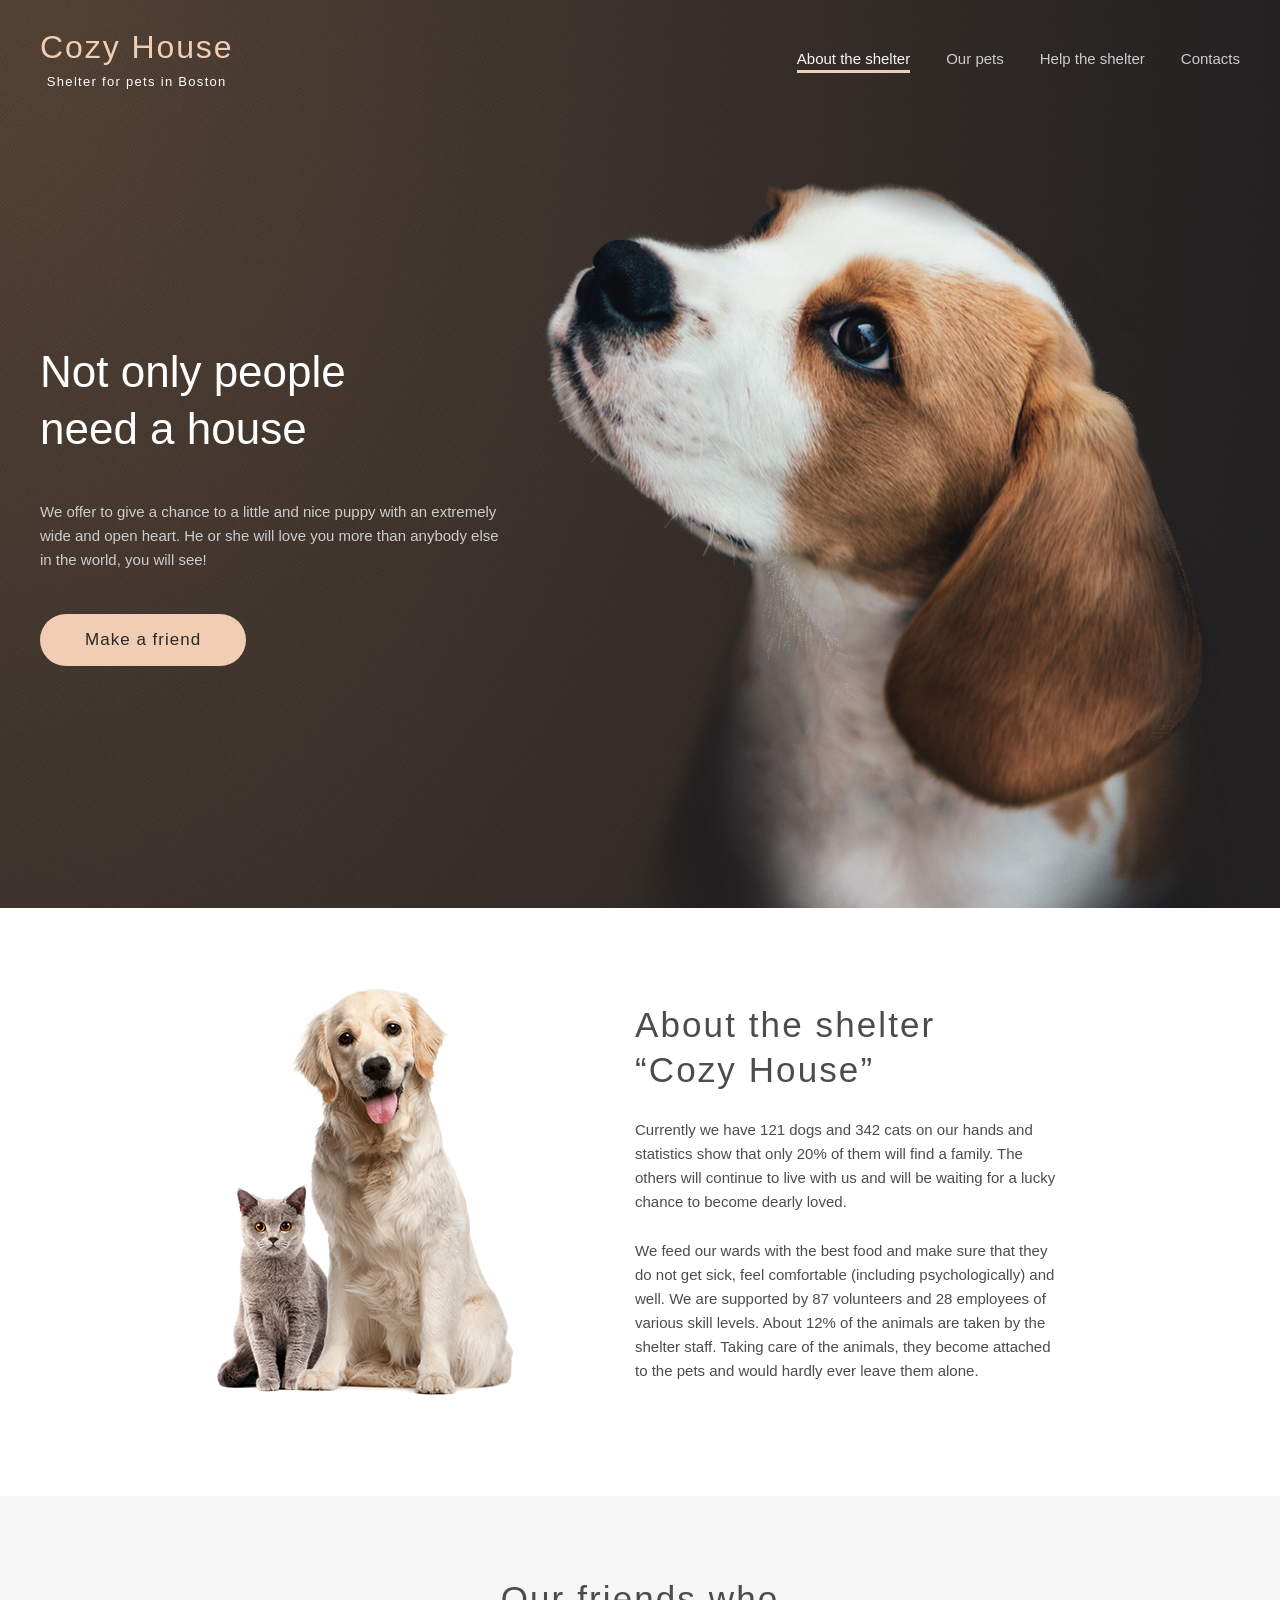
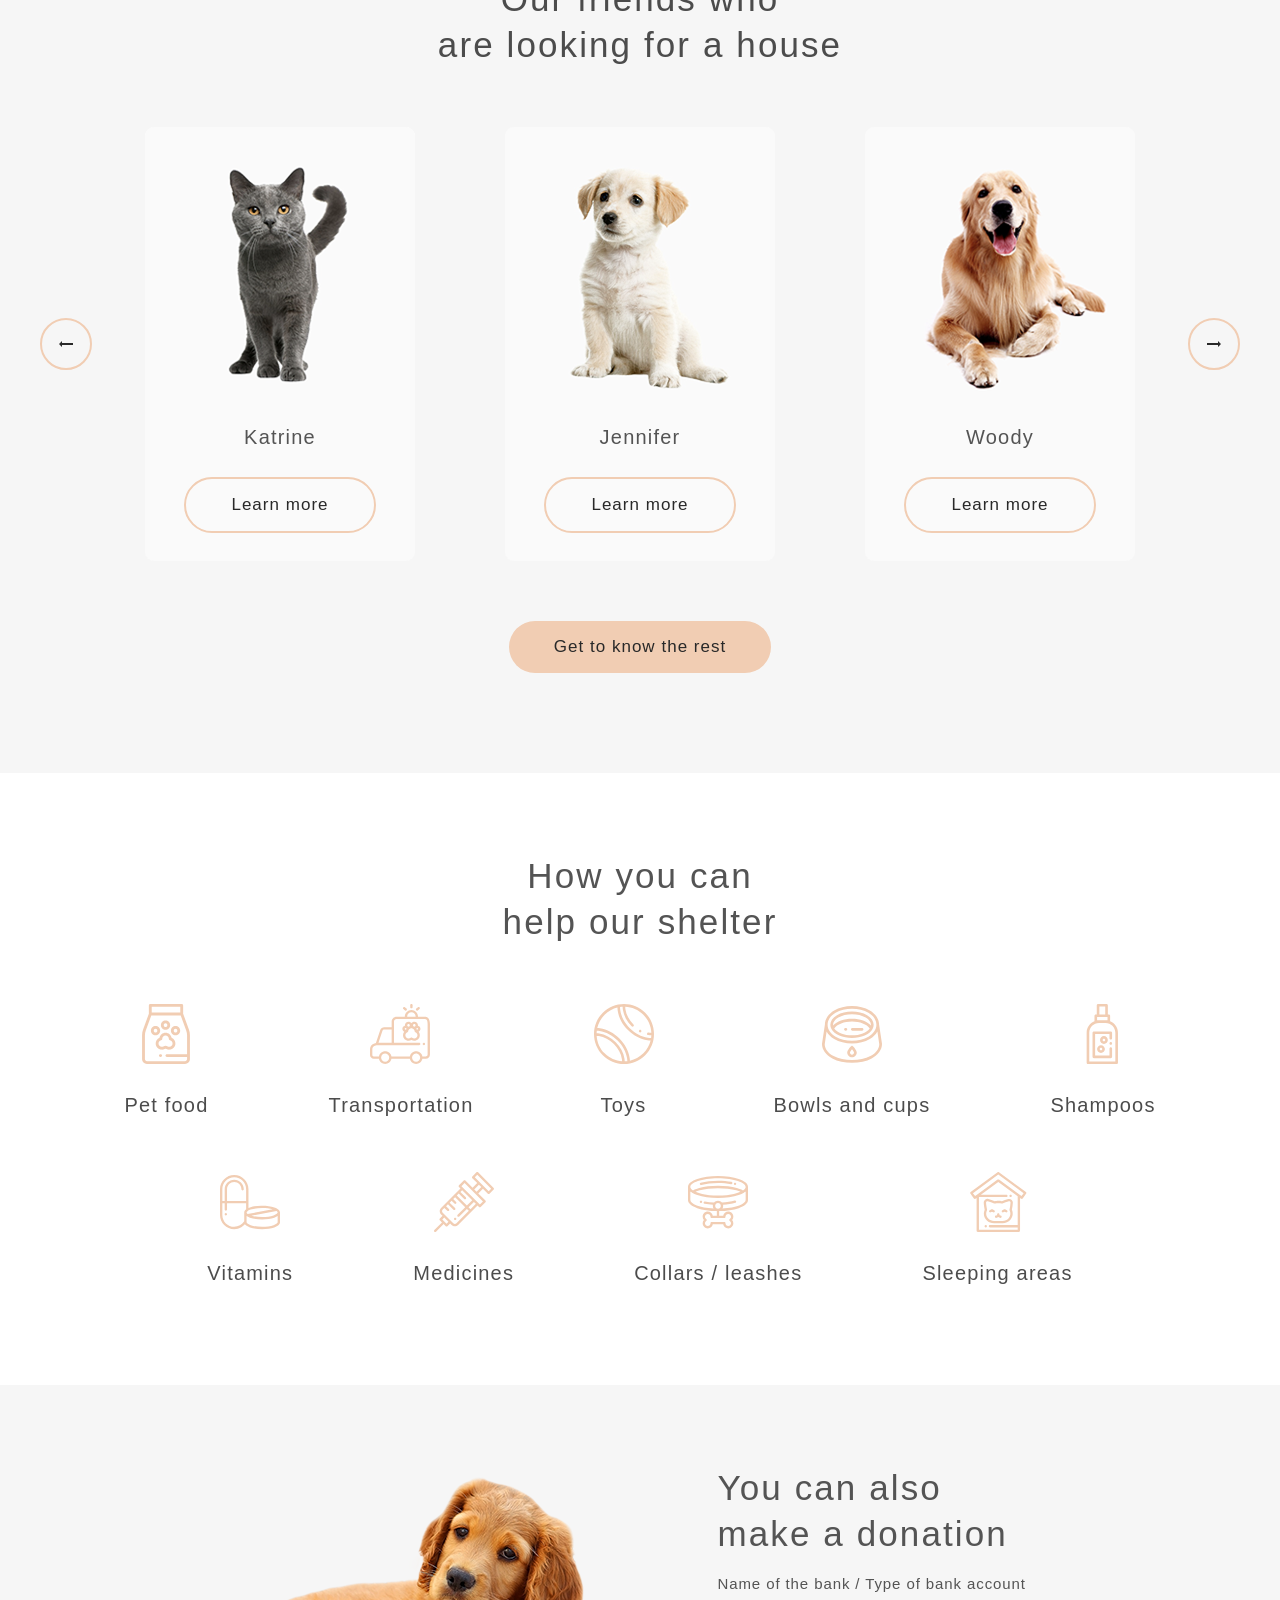
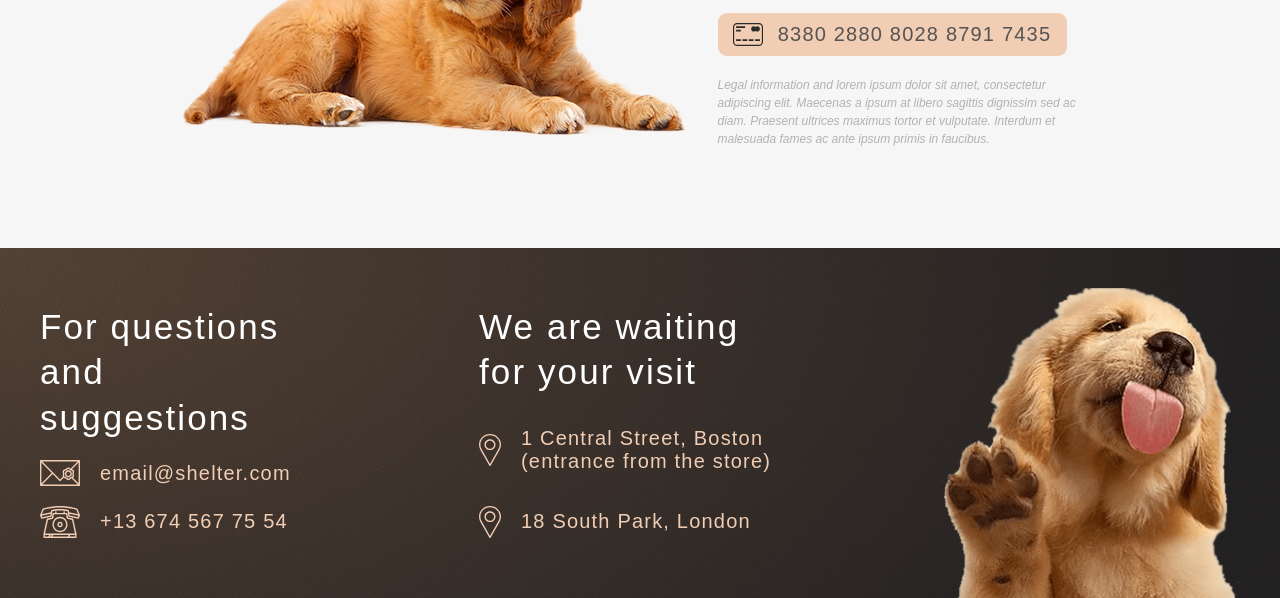
==== shelter/index.html @ c340cb4c "feat: add links" ====
<!DOCTYPE html>
<html lang="en">

<head>
	<meta charset="UTF-8">
	<meta name="viewport" content="width=device-width, initial-scale=1.0">
	<title>RSShelter</title>
	<link rel="shortcut icon" href="./images/favicon.png" type="image/x-icon">
	<link rel="stylesheet" href="./style/clean.css">
	<link rel="stylesheet" href="./style/full.css">
	<link rel="stylesheet" href="./style/bg-wrappers.css">
	<link rel="stylesheet" href="./style/header.css">
	<link rel="stylesheet" href="./style/not-only.css">
	<link rel="stylesheet" href="./style/about.css">
	<link rel="stylesheet" href="./style/our-friends.css">
	<link rel="stylesheet" href="./style/pet-cards.css">
	<link rel="stylesheet" href="./style/help.css">
	<link rel="stylesheet" href="./style/donation.css">
	<link rel="stylesheet" href="./style/footer.css">
</head>

<body>
	<div class="bg-wrapper">
		<header class="header">
			<a href="#" class="logo" onclick="event.preventDefault();">
				<h1 class="logo__title">Cozy House</h1>
				<span class="logo__subtitle">Shelter for pets in Boston</span>
			</a>
			<nav class="nav">
				<ul class="nav__list">
					<li class="nav__item"><a href="#" class="nav__link active_link paragraph-l"
							onclick="event.preventDefault();">About the shelter</a></li>
					<li class="nav__item"><a href="#" class="nav__link paragraph-l">Our pets</a></li>
					<li class="nav__item"><a href="#help" class="nav__link paragraph-l">Help the shelter</a></li>
					<li class="nav__item"><a href="#footer" class="nav__link paragraph-l">Contacts</a></li>
				</ul>
			</nav>
		</header>
		<section class="not-only">
			<div class="non__content">
				<h2 class="non__title">Not only people need a house</h2>
				<p class="paragraph-l non__text">We offer to give a chance to a little and nice puppy with an extremely wide and
					open heart. He or she will love you more than anybody else in the world, you will see!</p>
				<a href="#of" class="non__btn btn-bg">Make a friend</a>
			</div>
			<img src="./images/not-only-dog.png" alt="Funny puppy" class="non__image">
		</section>
	</div>
	<div class="bg-wrapper">
		<section class="about">
			<img src="./images/about-pets.png" alt="Cat and dog" class="about__image">
			<div class="about__content">
				<h3 class="about__content_title header-3">About the shelter “Cozy House”</h3>
				<p class="about__content_text paragraph-l">Currently we have 121 dogs and 342 cats on our hands and statistics
					show that only 20% of them will find a family. The others will continue to live with us and will be waiting
					for a lucky chance to become dearly loved.</p>
				<p class="about__content_text paragraph-l">We feed our wards with the best food and make sure that they do not
					get sick, feel comfortable (including psychologically) and well. We are supported by 87 volunteers and 28
					employees of various skill levels. About 12% of the animals are taken by the shelter staff. Taking care of the
					animals, they become attached to the pets and would hardly ever leave them alone.</p>
			</div>
		</section>
	</div>
	<div class="bg-wrapper">
		<section class="our-friends" id="of">
			<h3 class="of__title header-3">Our friends who<br>are looking for a house</h3>
			<div class="of__slider">
				<div class="of__slider__arrow arrow_prev pagination">
					<svg width="14" height="6" viewBox="0 0 14 6" fill="none" xmlns="http://www.w3.org/2000/svg">
						<path d="M14 2V4H3V6L0 3L3 0V2H14Z" fill="#292929" />
					</svg>
				</div>
				<div class="of__slider__content_wrapper">
					<div class="of__slider__content">
						<div class="of__slider__item pet-card">
							<img src="./images/pets/katrine.png" alt="Katrine" class="of__slider__item_image">
							<span class="of__slider__item_name pet-card_name">Katrine</span>
							<div class="of__slider__item_btn btn-border">Learn more</div>
						</div>
						<div class="of__slider__item pet-card">
							<img src="./images/pets/jennifer.png" alt="Jennifer" class="of__slider__item_image">
							<span class="of__slider__item_name pet-card_name">Jennifer</span>
							<div class="of__slider__item_btn btn-border">Learn more</div>
						</div>
						<div class="of__slider__item pet-card">
							<img src="./images/pets/woody.png" alt="Woody" class="of__slider__item_image">
							<span class="of__slider__item_name pet-card_name">Woody</span>
							<div class="of__slider__item_btn btn-border">Learn more</div>
						</div>
					</div>
				</div>
				<div class="of__slider__arrow arrow_next pagination">
					<svg width="14" height="6" viewBox="0 0 14 6" fill="none" xmlns="http://www.w3.org/2000/svg">
						<path d="M0 4V2L11 2V0L14 3L11 6V4L0 4Z" fill="#292929" />
					</svg>
				</div>
			</div>
			<a href="#!" class="non__btn btn-bg">Get to know the rest</a>
		</section>
	</div>
	<div class="bg-wrapper">
		<section class="help" id="help">
			<h3 class="help__title header-3">How you can help our shelter</h3>
			<ul class="help__items">
				<li class="help__item">
					<img src="./images/help-icons/icon-pet-food.svg" alt="icon-pet-food" class="help__item_image">
					<span class="help__item_text header-4">Pet food</span>
				</li>
				<li class="help__item">
					<img src="./images/help-icons/icon-transportation.svg" alt="icon-transportation" class="help__item_image">
					<span class="help__item_text header-4">Transportation</span>
				</li>
				<li class="help__item">
					<img src="./images/help-icons/icon-toys.svg" alt="icon-toys" class="help__item_image">
					<span class="help__item_text header-4">Toys</span>
				</li>
				<li class="help__item">
					<img src="./images/help-icons/icon-bowls-and-cups.svg" alt="icon-bowls-and-cups" class="help__item_image">
					<span class="help__item_text header-4">Bowls and cups</span>
				</li>
				<li class="help__item">
					<img src="./images/help-icons/icon-shampoos.svg" alt="icon-shampoos" class="help__item_image">
					<span class="help__item_text header-4">Shampoos</span>
				</li>
				<li class="help__item">
					<img src="./images/help-icons/icon-vitamins.svg" alt="icon-vitamins" class="help__item_image">
					<span class="help__item_text header-4">Vitamins</span>
				</li>
				<li class="help__item">
					<img src="./images/help-icons/icon-medicines.svg" alt="icon-medicines" class="help__item_image">
					<span class="help__item_text header-4">Medicines</span>
				</li>
				<li class="help__item">
					<img src="./images/help-icons/icon-collars-leashes.svg" alt="icon-collars-leashes" class="help__item_image">
					<span class="help__item_text header-4">Collars / leashes</span>
				</li>
				<li class="help__item">
					<img src="./images/help-icons/icon-sleeping-area.svg" alt="icon-sleeping-area.svg" class="help__item_image">
					<span class="help__item_text header-4">Sleeping areas</span>
				</li>
			</ul>
		</section>
	</div>
	<div class="bg-wrapper">
		<section class="donation">
			<img src="./images/donation-dog.png" alt="Pretty dog" class="donation__image">
			<div class="donation__content">
				<h4 class="donation__title header-3">You can also make a donation</h4>
				<p class="donation__info header-5">Name of the bank / Type of bank account</p>
				<a href="#" class="donation__card" onclick="event.preventDefault();">
					<svg width="30" height="23" viewBox="0 0 30 23" fill="none" xmlns="http://www.w3.org/2000/svg">
						<path
							d="M25.9815 23H4.01915C1.80285 23 0 21.2046 0 19.0001V3.9999C0 1.79421 1.80285 0 4.01915 0H25.9808C28.196 0 30 1.79421 30 3.9999V19.0001C30.0006 21.2052 28.1972 23 25.9815 23ZM4.01915 1.14285C2.43563 1.14285 1.14836 2.42396 1.14836 3.9999V19.0001C1.14836 20.5755 2.43563 21.8571 4.01915 21.8571H25.9808C27.5638 21.8571 28.8516 20.5755 28.8516 19.0001V3.9999C28.8516 2.42396 27.5638 1.14285 25.9808 1.14285H4.01915ZM20.7037 3.35993C22.1363 3.35993 23.2977 4.51532 23.2977 5.94153C23.2977 7.36774 22.1368 8.52376 20.7037 8.52376C19.2706 8.52376 18.1097 7.36783 18.1097 5.94153C18.1097 4.51523 19.2712 3.35993 20.7037 3.35993ZM24.3204 3.35993C25.7529 3.35993 26.9151 4.51532 26.9151 5.94153C26.9151 7.36774 25.7536 8.52376 24.3204 8.52376C22.8873 8.52376 21.7264 7.36783 21.7264 5.94153C21.7264 4.51523 22.8879 3.35993 24.3204 3.35993ZM3.0861 16.3339H7.8683V18.0481H3.0861V16.3339ZM9.43467 16.3339H14.2175V18.0481H9.43467V16.3339ZM15.782 16.3339H20.5659V18.0481H15.782V16.3339ZM22.1305 16.3339H26.9144V18.0481H22.1305V16.3339ZM3.0861 3.36046H12.1263V5.07474H3.0861V3.36046ZM3.0861 6.76208H7.86946V8.47637H3.0861V6.76208Z"
							fill="#292929" />
					</svg>
					<span class="donation__number header-4">8380 2880 8028 8791 7435</span>
				</a>
				<p class="donation__description paragraph-s">Legal information and lorem ipsum dolor sit amet, consectetur
					adipiscing elit. Maecenas a ipsum at libero sagittis dignissim sed ac diam. Praesent ultrices maximus tortor
					et vulputate. Interdum et malesuada fames ac ante ipsum primis in faucibus.</p>
			</div>
		</section>
	</div>
	<div class="bg-wrapper">
		<footer class="footer" id="footer">
			<div class="footer__content">
				<div class="footer__contacts footer__content_item__container">
					<p class="footer__contacts_title header-3 footer__title">For questions and suggestions</p>
					<a href="mailto:email@shelter.com" class="footer__email_wrapper footer__contact_wrapper">
						<svg width="40" height="26" viewBox="0 0 40 26" fill="none" xmlns="http://www.w3.org/2000/svg">
							<path
								d="M39.315 0H0.684964C0.5033 0 0.329077 0.0732456 0.200621 0.203625C0.0721657 0.334003 0 0.510836 0 0.695219V25.3048C0 25.4892 0.0721657 25.666 0.200621 25.7964C0.329077 25.9268 0.5033 26 0.684964 26H39.315C39.4967 26 39.6709 25.9268 39.7994 25.7964C39.9278 25.666 40 25.4892 40 25.3048V0.695219C40 0.510836 39.9278 0.334003 39.7994 0.203625C39.6709 0.0732456 39.4967 0 39.315 0ZM32.5774 15.0331C32.6846 15.5259 32.7954 16.0355 32.6513 16.2882C32.4966 16.5596 31.9966 16.7173 31.5131 16.8699C31.1316 16.9902 30.7373 17.1147 30.3857 17.3212C30.0461 17.5206 29.7523 17.8001 29.4683 18.0704C29.0772 18.4426 28.7079 18.794 28.374 18.794C28.04 18.794 27.6706 18.4425 27.2797 18.0704C26.9956 17.8001 26.7018 17.5205 26.3622 17.3212C26.0107 17.1147 25.6163 16.9903 25.2348 16.8699C24.7513 16.7173 24.2513 16.5596 24.0967 16.2882C23.9526 16.0355 24.0633 15.5259 24.1705 15.0331C24.2584 14.6285 24.3493 14.2103 24.3493 13.7821C24.3493 13.354 24.2584 12.9356 24.1705 12.5311C24.0633 12.0383 23.9526 11.5288 24.0967 11.2759C24.2513 11.0046 24.7513 10.8468 25.2348 10.6942C25.6163 10.5739 26.0107 10.4494 26.3622 10.243C26.7018 10.0435 26.9956 9.76403 27.2797 9.49373C27.6706 9.12165 28.04 8.77015 28.374 8.77015C28.7079 8.77015 29.0773 9.12165 29.4683 9.49373C29.7523 9.76403 30.0461 10.0435 30.3857 10.243C30.7373 10.4493 31.1316 10.5738 31.5131 10.6941C31.9966 10.8467 32.4966 11.0045 32.6512 11.2758C32.7954 11.5286 32.6846 12.0381 32.5774 12.5309C32.4895 12.9354 32.3986 13.3537 32.3986 13.7819C32.3986 14.2102 32.4895 14.6286 32.5774 15.0331ZM30.5975 8.66076C30.5345 8.60237 30.4705 8.54156 30.4053 8.47955C29.8904 7.98955 29.2497 7.3798 28.374 7.3798C27.4982 7.3798 26.8575 7.98955 26.3426 8.47955C26.1045 8.70609 25.8796 8.92013 25.6761 9.03961C25.4574 9.168 25.1518 9.26449 24.8281 9.36655C24.1276 9.58763 23.3336 9.8381 22.9109 10.5797C22.5001 11.3004 22.6768 12.1134 22.8328 12.8307C22.9081 13.1777 22.9794 13.5055 22.9794 13.7821C22.9794 14.0587 22.9081 14.3866 22.8328 14.7336C22.6975 15.3556 22.5473 16.0496 22.7775 16.693L19.9997 19.5464L2.32449 1.39044H37.6748L30.5975 8.66076ZM11.7007 13L1.36993 23.6116V2.38812L11.7007 13ZM12.6635 13.989L19.5124 21.0242C19.5761 21.0896 19.6519 21.1416 19.7356 21.177C19.8192 21.2125 19.9089 21.2308 19.9996 21.2308C20.0902 21.2308 20.18 21.2125 20.2636 21.177C20.3472 21.1416 20.4231 21.0896 20.4868 21.0242L23.6841 17.7398C24.044 17.9494 24.4495 18.0781 24.8281 18.1976C25.1518 18.2997 25.4575 18.3962 25.6761 18.5245C25.8796 18.644 26.1044 18.8581 26.3426 19.0846C26.8575 19.5746 27.4982 20.1844 28.374 20.1844C29.2496 20.1844 29.8904 19.5746 30.4053 19.0846C30.6434 18.858 30.8682 18.644 31.0718 18.5244C31.2043 18.4466 31.3691 18.3806 31.5502 18.3179L37.675 24.6094H2.32431L12.6635 13.989ZM32.9664 17.7946C33.3117 17.6108 33.6223 17.3612 33.8371 16.9846C34.2479 16.2639 34.0711 15.4508 33.9151 14.7336C33.8398 14.3866 33.7686 14.0587 33.7686 13.7821C33.7686 13.5055 33.8398 13.1777 33.9151 12.8307C34.0711 12.1134 34.2479 11.3005 33.837 10.5797C33.4142 9.8381 32.6203 9.58763 31.9197 9.36655L31.8559 9.34634L38.6301 2.38738V23.6122L32.9664 17.7946Z"
								fill="#F1CDB3" />
							<path
								d="M28.374 10.2424C26.451 10.2424 24.8865 11.8302 24.8865 13.782C24.8865 15.7337 26.451 17.3215 28.374 17.3215C30.297 17.3215 31.8614 15.7337 31.8614 13.782C31.8614 11.8302 30.2969 10.2424 28.374 10.2424ZM28.374 15.9311C27.2064 15.9311 26.2564 14.967 26.2564 13.782C26.2564 12.5969 27.2063 11.6328 28.374 11.6328C29.5416 11.6328 30.4915 12.5969 30.4915 13.782C30.4915 14.967 29.5415 15.9311 28.374 15.9311Z"
								fill="#F1CDB3" />
						</svg>
						<span class="header-4 footer__contact_text">email@shelter.com</span>
					</a>
					<a href="tel:+136745677554" class="footer__phone_wrapper footer__contact_wrapper">
						<svg width="40" height="32" viewBox="0 0 40 32" fill="none" xmlns="http://www.w3.org/2000/svg">
							<path
								d="M39.9461 8.89543L37.5102 2.9049C37.4685 2.80251 37.4043 2.71139 37.3226 2.63868C37.2408 2.56598 37.1437 2.51367 37.0389 2.48585L34.111 1.70799C25.5388 -0.569376 14.4609 -0.569281 5.88906 1.70799L2.96105 2.48585C2.85626 2.51367 2.75918 2.56598 2.67743 2.63868C2.59568 2.71139 2.53147 2.80251 2.48984 2.9049L0.0539764 8.89543C-0.0131281 9.06038 -0.0178273 9.24503 0.0407965 9.41333L1.01509 12.2089C1.07166 12.3713 1.18339 12.5075 1.32986 12.5925C1.47633 12.6775 1.64776 12.7056 1.8128 12.6717L11.0692 10.7747C11.2084 10.7462 11.3359 10.675 11.4348 10.5706C11.5337 10.4661 11.5993 10.3334 11.623 10.19L12.4245 5.32594C16.8365 4.18994 23.1635 4.18994 27.5753 5.32594L28.3769 10.19C28.4006 10.3335 28.4662 10.4663 28.5651 10.5707C28.664 10.6751 28.7915 10.7463 28.9307 10.7748L38.187 12.6718C38.3521 12.7056 38.5234 12.6774 38.6699 12.5924C38.8164 12.5075 38.9281 12.3714 38.9848 12.209L39.9592 9.41343C40.0178 9.2451 40.0131 9.06043 39.9461 8.89543ZM2.13193 11.1412L1.63183 9.70624L10.5973 7.78606L10.321 9.46295L2.13193 11.1412ZM11.6222 4.0568C11.4935 4.09314 11.3777 4.16636 11.2883 4.26784C11.1989 4.36933 11.1396 4.49486 11.1174 4.62969L10.848 6.26453L1.85991 8.1896L3.65015 3.78707L6.2409 3.09877C14.5991 0.878304 25.4007 0.878208 33.7593 3.09877L36.35 3.78707L38.1403 8.1896L29.1522 6.26453L28.8828 4.62969C28.8606 4.49487 28.8013 4.36936 28.7119 4.26788C28.6224 4.1664 28.5066 4.09318 28.378 4.0568C23.6016 2.70615 16.3984 2.70615 11.6222 4.0568ZM37.8681 11.1412L29.6792 9.46295L29.4028 7.78606L38.3682 9.70624L37.8681 11.1412Z"
								fill="#F1CDB3" />
							<path
								d="M33.2901 13.1186C33.261 12.9842 33.1948 12.8612 33.0995 12.7643C33.0041 12.6673 32.8836 12.6005 32.7522 12.5717L27.9776 11.526L27.3764 7.51395C27.351 7.34431 27.2672 7.18959 27.1401 7.07781C27.013 6.96603 26.851 6.90458 26.6835 6.90458H24.814V5.96398C24.814 5.56724 24.5002 5.2456 24.1129 5.2456C23.7257 5.2456 23.4119 5.56724 23.4119 5.96398V6.90458H16.5882V5.96398C16.5882 5.56724 16.2744 5.2456 15.8871 5.2456C15.4999 5.2456 15.1861 5.56724 15.1861 5.96398V6.90458H13.3166C13.1491 6.90458 12.9871 6.96603 12.86 7.07781C12.7329 7.18959 12.6491 7.34431 12.6237 7.51395L12.0224 11.526L7.24791 12.5717C7.11654 12.6005 6.996 12.6673 6.90063 12.7643C6.80527 12.8612 6.73908 12.9842 6.70996 13.1186L3.46796 28.0878C3.45692 28.1389 3.45134 28.1911 3.45132 28.2434V31.2816C3.45132 31.4721 3.52519 31.6549 3.65666 31.7896C3.78814 31.9243 3.96645 32 4.15239 32H35.8477C36.0336 32 36.212 31.9243 36.3434 31.7896C36.4749 31.6549 36.5488 31.4721 36.5488 31.2816V28.2434C36.5488 28.1911 36.5432 28.1389 36.5321 28.0878L33.2901 13.1186ZM7.98131 13.8802L12.7885 12.8273C12.9276 12.7968 13.0544 12.7238 13.152 12.6178C13.2496 12.5118 13.3134 12.3779 13.335 12.2338L13.9183 8.34134H26.0819L26.6651 12.2338C26.6867 12.3779 26.7505 12.5118 26.8481 12.6178C26.9457 12.7238 27.0725 12.7968 27.2115 12.8273L32.0189 13.8802L34.9741 27.5251H5.0261L7.98131 13.8802ZM11.7966 28.9618L10.8935 30.5632H9.82782L10.7309 28.9618H11.7966ZM13.416 28.9618H28.6721L27.769 30.5632H12.513L13.416 28.9618ZM4.85345 28.9618H9.11142L8.20836 30.5632H4.85345V28.9618ZM29.3885 30.5632L30.2916 28.9618H35.1466V30.5632H29.3885Z"
								fill="#F1CDB3" />
							<path
								d="M20 26.1606C24.1492 26.1606 27.5248 22.7016 27.5248 18.45C27.5248 14.1983 24.1492 10.7393 20 10.7393C15.8509 10.7393 12.4753 14.1983 12.4753 18.45C12.4753 22.7016 15.8509 26.1606 20 26.1606ZM20 12.1761C23.3761 12.1761 26.1227 14.9905 26.1227 18.45C26.1227 21.9094 23.3761 24.7238 20 24.7238C16.624 24.7238 13.8774 21.9094 13.8774 18.45C13.8774 14.9905 16.624 12.1761 20 12.1761Z"
								fill="#F1CDB3" />
							<path
								d="M20 21.1847C21.4717 21.1847 22.6691 19.9578 22.6691 18.4497C22.6691 16.9416 21.4717 15.7147 20 15.7147C18.5283 15.7147 17.3309 16.9416 17.3309 18.4497C17.3309 19.9578 18.5283 21.1847 20 21.1847ZM20 17.1514C20.6987 17.1514 21.267 17.7338 21.267 18.4497C21.267 19.1656 20.6987 19.7479 20 19.7479C19.3014 19.7479 18.733 19.1656 18.733 18.4497C18.733 17.7339 19.3014 17.1514 20 17.1514Z"
								fill="#F1CDB3" />
						</svg>
						<span class="header-4 footer__contact_text">+13 674 567 75 54</span>
					</a>
				</div>
				<div class="footer__maps footer__content_item__container">
					<p class="footer__maps_title header-3 footer__title">We are waiting for your visit</p>
					<a href="https://www.google.com/maps/place/1+Central+St,+Boston,+MA+02109,+%D0%A1%D0%A8%D0%90/@42.3585559,-71.0573012,1262m/data=!3m2!1e3!4b1!4m5!3m4!1s0x89e370868bc2ce7b:0x82fa7db94f5fea9e!8m2!3d42.358552!4d-71.0547263?entry=ttu&g_ep=EgoyMDI2MDYxMC4wIKXMDSoASAFQAw%3D%3D"
						class="footer__map2_wrapper footer__contact_wrapper" target="_blank">
						<svg width="22" height="32" viewBox="0 0 22 32" fill="none" xmlns="http://www.w3.org/2000/svg">
							<path
								d="M11 0C4.93471 0 0 4.78519 0 10.6667C0 12.4323 0.455231 14.1829 1.32064 15.7357L10.3985 31.6562C10.5193 31.8685 10.7496 32 11 32C11.2504 32 11.4807 31.8685 11.6015 31.6562L20.6827 15.7304C21.5448 14.1829 22 12.4323 22 10.6666C22 4.78519 17.0653 0 11 0ZM19.4762 15.0905L11 29.9557L2.52714 15.0964C1.77317 13.7435 1.37504 12.2116 1.37504 10.6667C1.37504 5.52019 5.69275 1.33337 11 1.33337C16.3073 1.33337 20.625 5.52025 20.625 10.6667C20.625 12.2116 20.2268 13.7435 19.4762 15.0905Z"
								fill="#F1CDB3" />
							<path
								d="M11 5.33329C7.96737 5.33329 5.50005 7.72586 5.50005 10.6666C5.50005 13.6074 7.96737 16 11 16C14.0327 16 16.5 13.6074 16.5 10.6667C16.5 7.72592 14.0327 5.33329 11 5.33329ZM11 14.6667C8.72534 14.6667 6.87502 12.8724 6.87502 10.6667C6.87502 8.46092 8.72534 6.66667 11 6.66667C13.2747 6.66667 15.125 8.46092 15.125 10.6667C15.125 12.8724 13.2747 14.6667 11 14.6667Z"
								fill="#F1CDB3" />
						</svg>
						<span class="header-4 footer__contact_text">1 Central Street, Boston (entrance from the store)</span>
					</a>
					<a href="https://www.google.com/maps/place/18+S+Park+Cres,+London+SE6+1JW,+%D0%92%D0%B5%D0%BB%D0%B8%D0%BA%D0%BE%D0%B1%D1%80%D0%B8%D1%82%D0%B0%D0%BD%D0%B8%D1%8F/@51.4475883,-0.2358627,34047m/data=!3m1!1e3!4m6!3m5!1s0x47d8a9e35f520529:0x8d1b5611767e32ec!8m2!3d51.4424655!4d0.0058048!16s%2Fg%2F11c4qzkt24?entry=ttu&g_ep=EgoyMDI2MDYxMC4wIKXMDSoASAFQAw%3D%3D"
						class="footer__map2_wrapper footer__contact_wrapper" target="_blank">
						<svg width="22" height="32" viewBox="0 0 22 32" fill="none" xmlns="http://www.w3.org/2000/svg">
							<path
								d="M11 0C4.93471 0 0 4.78519 0 10.6667C0 12.4323 0.455231 14.1829 1.32064 15.7357L10.3985 31.6562C10.5193 31.8685 10.7496 32 11 32C11.2504 32 11.4807 31.8685 11.6015 31.6562L20.6827 15.7304C21.5448 14.1829 22 12.4323 22 10.6666C22 4.78519 17.0653 0 11 0ZM19.4762 15.0905L11 29.9557L2.52714 15.0964C1.77317 13.7435 1.37504 12.2116 1.37504 10.6667C1.37504 5.52019 5.69275 1.33337 11 1.33337C16.3073 1.33337 20.625 5.52025 20.625 10.6667C20.625 12.2116 20.2268 13.7435 19.4762 15.0905Z"
								fill="#F1CDB3" />
							<path
								d="M11 5.33329C7.96737 5.33329 5.50005 7.72586 5.50005 10.6666C5.50005 13.6074 7.96737 16 11 16C14.0327 16 16.5 13.6074 16.5 10.6667C16.5 7.72592 14.0327 5.33329 11 5.33329ZM11 14.6667C8.72534 14.6667 6.87502 12.8724 6.87502 10.6667C6.87502 8.46092 8.72534 6.66667 11 6.66667C13.2747 6.66667 15.125 8.46092 15.125 10.6667C15.125 12.8724 13.2747 14.6667 11 14.6667Z"
								fill="#F1CDB3" />
						</svg>
						<span class="header-4 footer__contact_text">18 South Park, London</span>
					</a>
				</div>
			</div>
			<img src="./images/footer-puppy.png" alt="Goodbye puppy!" class="footer__image">
		</footer>
	</div>
</body>

</html>
---- shelter/style/clean.css ----
* {
	padding: 0;
	margin: 0;
	border: 0;
	color: black;
	scroll-behavior: smooth;
}

*, 
*:before, 
*:after {
	-moz-box-sizing: border-box;
	-webkit-box-sizing: border-box;
	box-sizing: border-box;
}

:focus, 
:active {
	outline: none;
}	

a:focus, 
a:active {
	outline: none;
}

nav, 
footer, 
header, 
aside {
	display: block;
}

html, 
body {
	line-height: 1;
	-ms-text-size-adjust: 100%;
	-moz-text-size-adjust: 100%;
	-webkit-text-size-adjust: 100%;
	scroll-behavior: smooth;
}

input, 
button, 
textarea {
	font-family: inherit;
}

input::-ms-clear {
	display: none;
}

button::-moz-focus-inner {
	padding: 0;
	border: 0;
}

a, 
a:visited {
	text-decoration: none;
}

a:hover {
	text-decoration: none;
}

ul li {
	list-style: none;
}

img {
	vertical-align: top;
}

h1, 
h2, 
h3, 
h4, 
h5, 
h6 {
	font-size: inherit;
}
---- shelter/style/full.css ----
:root {
	--color-light-xl: #fff;
	--color-light-l: #f6f6f6;
	--color-light-s: #fafafa;
	--color-dark-s: #cdcdcd;
	--color-dark-m: #b2b2b2;
	--color-dark-l: #545454;
	--color-dark-xl: #4c4c4c;
	--color-dark-2xl: #444;
	--color-dark-3xl: #292929;
	--color-primary: #f1cdb3;
	--color-primary-light: #fddcc4;
	--start-screen-gradient-background: #211f20;
	--footer-gradient-background: #211f20;
	--font-family: "Georgia", sans-serif;
  --second-family: "Arial", sans-serif;
}

.btn-bg,
.btn-border {
	width: fit-content;
	border-radius: 100px;
	padding: 15px 45px;
	font-family: var(--font-family);
	font-weight: 400;
	font-size: 17px;
	line-height: 130%;
	letter-spacing: 0.06em;
	color: var(--color-dark-3xl);
	transition: background .3s;
}

.btn-bg {
	background: var(--color-primary);
}

.btn-border {
	background: inherit;
	border: 2px solid var(--color-primary);
}

.btn-bg:hover,
.btn-border:hover {
	cursor: pointer;
	background: var(--color-primary-light);
}

.btn-border:hover {
	border: 2px solid var(--color-primary-light);
}

.pagination {
	width: 52px;
	height: 52px;
	border-radius: 50%;
	display: flex;
	justify-content: center;
	align-items: center;
	border: 2px solid var(--color-primary);
	background: inherit;
	transition: .3s;
	font-family: var(--font-family);
	font-weight: 400;
	font-size: 20px;
	line-height: 115%;
	letter-spacing: 0.06em;
	text-align: center;
	color: var(--color-dark-3xl);
}

.pagination:hover {
	cursor: pointer;
	border: 2px solid var(--color-primary-light);
	background: var(--color-primary-light);
}

.pagination:active {
	border: 2px solid var(--color-primary);
	background: var(--color-primary);
}

.pagination.pagintation-inactive,
.pagination.pagintation-inactive:hover,
.pagination.pagintation-inactive:active {
	cursor: default;
	border: 2px solid var(--color-dark-s);	
	color: var(--color-dark-s);
}

.header-2 {
	font-family: var(--font-family);
	font-weight: 400;
	font-size: 44px;
	line-height: 130%;
	color: var(--color-dark-xl);
}

.header-3 {
	font-family: var(--font-family);
	font-weight: 400;
	font-size: 35px;
	line-height: 130%;
	letter-spacing: 0.06em;
	color: var(--color-dark-xl);
}

.header-4 {
	font-family: var(--font-family);
	font-weight: 400;
	font-size: 20px;
	line-height: 115%;
	letter-spacing: 0.06em;
	color: var(--color-dark-xl);
}

.header-5 {
	font-family: var(--font-family);
	font-weight: 400;
	font-size: 15px;
	line-height: 110%;
	letter-spacing: 0.06em;
	color: var(--color-dark-xl);
}

.paragraph-l {
	font-family: var(--second-family);
	font-weight: 400;
	font-size: 15px;
	line-height: 160%;
	color: var(--color-dark-xl);
}

.paragraph-s {
	font-family: var(--second-family);
	font-style: italic;
	font-weight: 400;
	font-size: 12px;
	line-height: 150%;
	color: var(--color-dark-m);
}

.pet-info-title {
	font-family: var(--font-family);
	font-weight: 700;
	font-size: 15px;
	line-height: 110%;
	letter-spacing: 0.06em;
	color: #000;
}

.pet-info-value {
	font-family: var(--font-family);
	font-weight: 400;
	font-size: 15px;
	line-height: 110%;
	letter-spacing: 0.06em;
	color: #000;
}

section {
	max-width: 1280px;
	margin: 0 auto;
	padding: 80px 40px 100px;
}
---- shelter/style/bg-wrappers.css ----
.bg-wrapper {
	width: 100%;
}

.bg-wrapper:nth-child(1),
.bg-wrapper:nth-child(6) {
	background: url("../images/noise.png"), radial-gradient(100% 215.42% at 0% 0%, #5B483A 0%, #262425 100%), #211F20;
}

.bg-wrapper:nth-child(2),
.bg-wrapper:nth-child(4) {
	background: var(--color-light-xl);
}

.bg-wrapper:nth-child(3),
.bg-wrapper:nth-child(5) {
	background: var(--color-light-l);
}
---- shelter/style/header.css ----
.header {
	padding: 30px 40px;
	display: flex;
	justify-content: space-between;
	align-items: center;
	max-width: 1280px;
	margin: 0 auto;
}

.logo {
	display: flex;
	flex-direction: column;
	gap: 10px;
}

.logo__title {
	font-family: var(--font-family);
	font-weight: 400;
	font-size: 32px;
	line-height: 110%;
	letter-spacing: 0.06em;
	color: var(--color-primary);
}

.logo__subtitle {
	font-family: var(--second-family);
	font-weight: 400;
	font-size: 13px;
	letter-spacing: 0.1em;
	color: var(--color-light-xl);
	align-self: center;
}

.nav__list {
	display: flex;
	align-items: center;
	gap: 36px;
}

.nav__link {
	color: var(--color-dark-s);
	transition: color .3s;
}

.nav__link:hover {
	cursor: pointer;
	color: var(--color-light-s);
}

.active_link {
	color: var(--color-light-s);
	position: relative;
}

.active_link:hover {
	cursor: default;
	color: var(--color-light-s);
}

.active_link::after {
	position: absolute;
	content: '';
	left: 0;
	right: 0;
	bottom: -6px;
	height: 3px;
	background: var(--color-primary);
}
---- shelter/style/not-only.css ----
.not-only {
	padding: 62px 40px 0;
	display: flex;
	justify-content: space-between;
}

.non__content {
	display: flex;
	flex-direction: column;
	gap: 42px;
	margin-top: 163px;
}

.non__title {
	font-family: var(--font-family);
	font-weight: 400;
	font-size: 44px;
	line-height: 130%;
	color: var(--color-light-xl);
	max-width: 310px;
}

.non__text {
	max-width: 460px;
	color: var(--color-dark-s);
}
---- shelter/style/about.css ----
.about {
	display: flex;
	justify-content: center;
	align-items: center;
	gap: 120px;
}

.about__content {
	display: flex;
	flex-direction: column;
	gap: 25px;
}

.about__content_title {
	max-width: 370px;
}

.about__content_text {
	max-width: 430px;
}
---- shelter/style/our-friends.css ----
.our-friends {
	display: flex;
	flex-direction: column;
	gap: 60px;
	align-items: center;
}

.of__title {
	text-align: center;
}

.of__slider {
	width: 100%;
	display: flex;
	justify-content: space-between;
	align-items: center;
}

.of__slider__content {
	display: flex;
	justify-content: space-between;
	gap: 90px;
}
---- shelter/style/pet-cards.css ----
.pet-card {
	display: flex;
	flex-direction: column;
	gap: 30px;
	align-items: center;
	padding-bottom: 28px;
	border-radius: 9px;
	overflow: hidden;
	background: var(--color-light-s);
	transition: .3s;
}

.pet-card:hover {
	cursor: pointer;
	background: var(--color-light-xl);
}

.pet-card:hover .of__slider__item_btn {
	background: var(--color-primary-light);
	border: 2px solid var(--color-primary-light);
}

.pet-card_name {
	font-family: var(--font-family);
	font-weight: 400;
	font-size: 20px;
	letter-spacing: 0.06em;
	text-align: center;
	color: var(--color-dark-l);
}
---- shelter/style/help.css ----
.help__title {
	max-width: 310px;
	color: var(--color-dark-l);
	text-align: center;
	margin: 0 auto;
	margin-bottom: 60px;
}

.help__items {
	display: flex;
	flex-wrap: wrap;
	gap: 55px 120px;
	justify-content: center;
}

.help__item {
	display: flex;
	flex-direction: column;
	align-items: center;
	gap: 30px;
}
---- shelter/style/donation.css ----
.donation {
	width: 100%;
	display: flex;
	gap: 30px;
	justify-content: center;
	align-items: center;
}

.donation__content {
	display: flex;
	flex-direction: column;
	gap: 20px;
}

.donation__title {
	color: var(--color-dark-l);
	max-width: 300px;
}

.donation__info {
	color: var(--color-dark-l);
}

.donation__description {
	max-width: 380px;
}

.donation__card {
	border-radius: 9px;
	width: 349px;
	height: 43px;
	background: var(--color-primary);
	transition: background .3s;
	display: flex;
	justify-content: center;
	align-items: center;
	gap: 15px;
}

.donation__card:hover {
	cursor: pointer;
	background: var(--color-primary-light);
}

.donation__number {
	color: var(--color-dark-l);
}
---- shelter/style/footer.css ----
.footer {
	padding: 40px 40px 0;
}

.footer {
	display: flex;
	gap: 160px;
	max-width: 1280px;
	margin: 0 auto;
}

.footer__content {
	display: flex;
	gap: 160px;
	padding-top: 16px;
}

.footer__content_item__container {
	height: 234px;
	display: flex;
	flex-direction: column;
	justify-content: space-between;
}

.footer__contacts {
	max-width: 279px;
}

.footer__maps {
	max-width: 302px;
}

.footer__title {
	color: var(--color-light-xl);
}

.footer__contact_wrapper {
	display: flex;
	gap: 20px;
	align-items: center;
	transition: transform .2s;
}

.footer__contact_wrapper:hover {
	transform: scale(1.05, 1.05);
}

.footer__contact_text {
	color: var(--color-primary);
}

.footer__contact_wrapper svg {
	flex-shrink: 0;
}
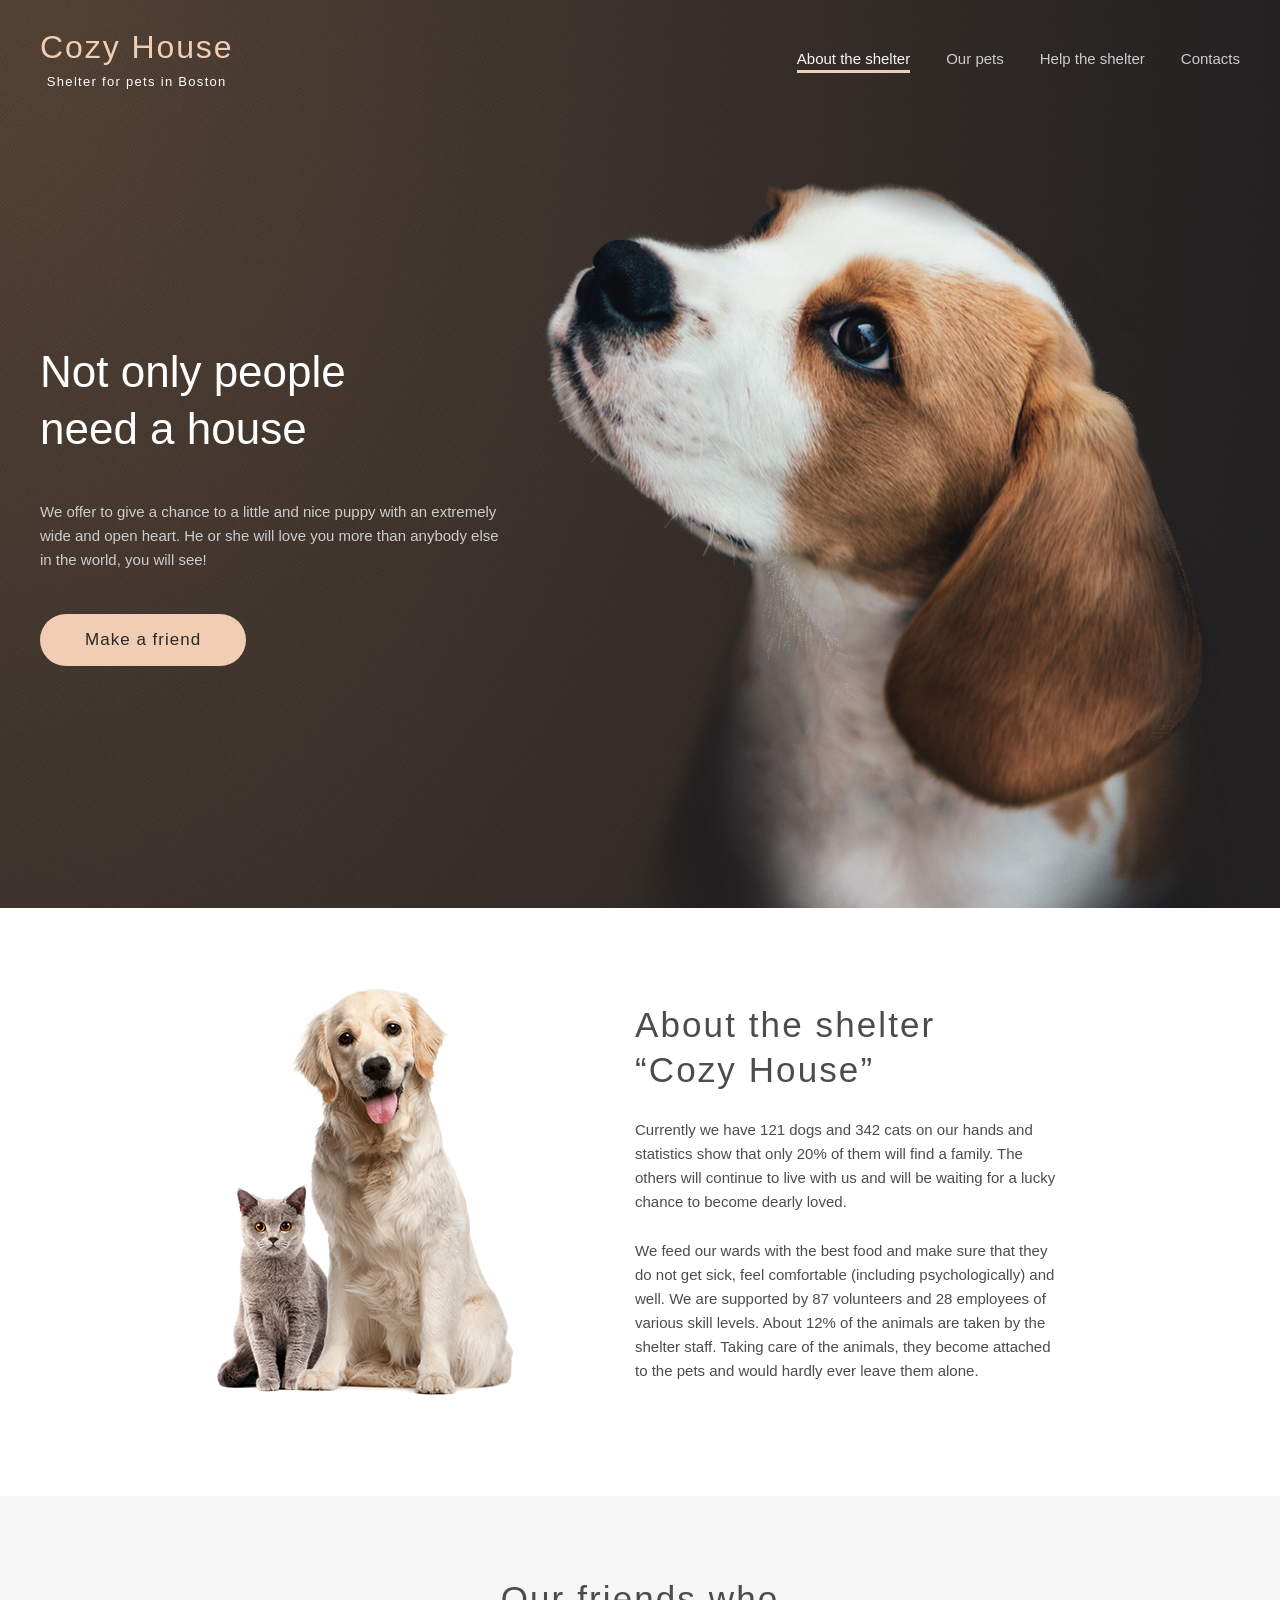
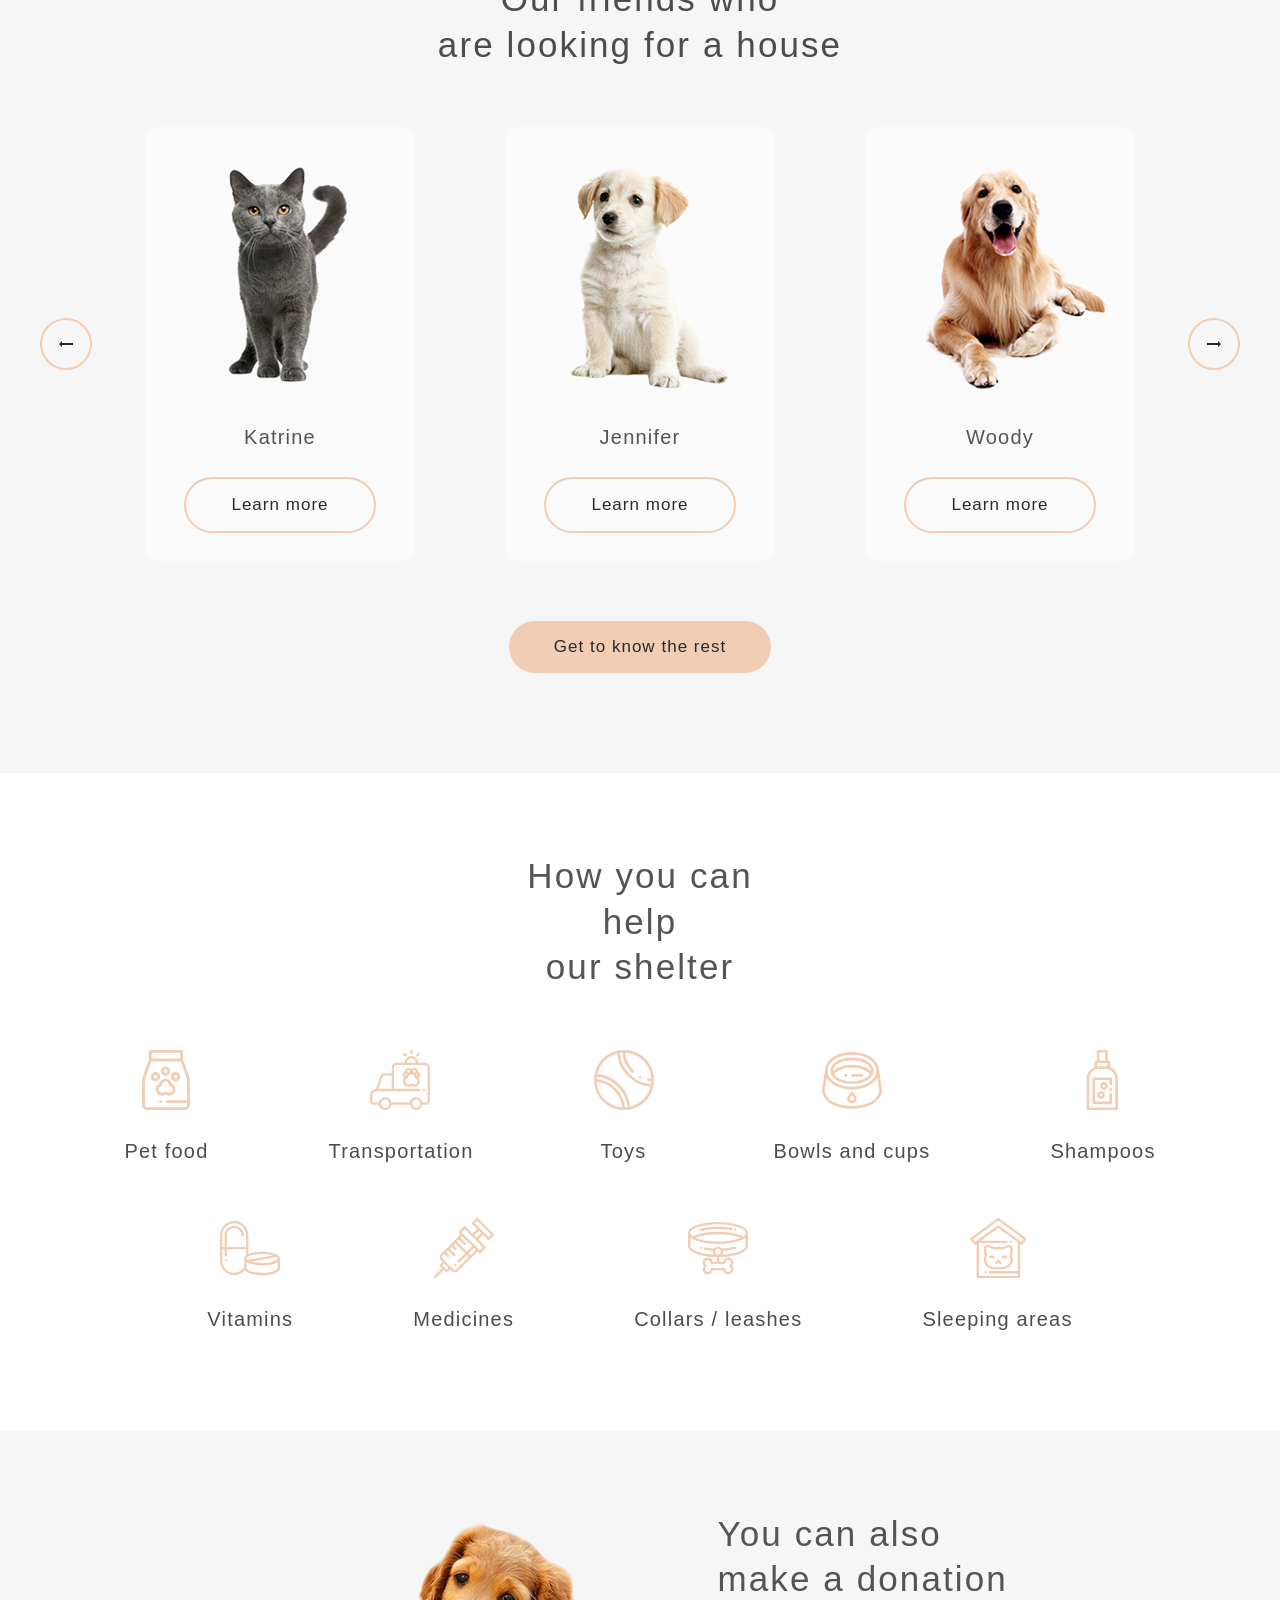
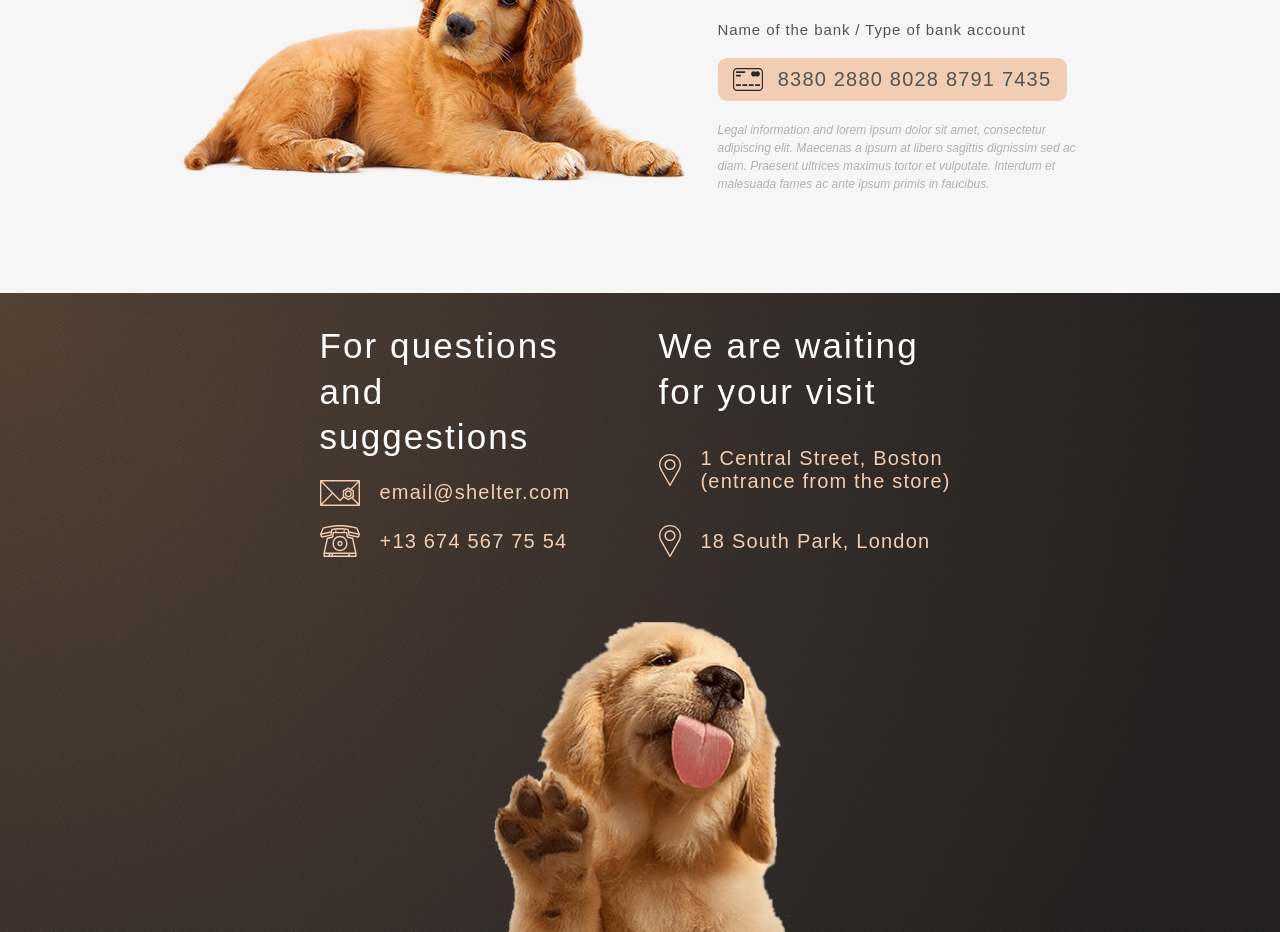
==== commit 42cf3f7e: "feat: add 320 adaptive for main page" ====
--- a/shelter/index.html
+++ b/shelter/index.html
@@ -26,11 +26,17 @@
 				<h1 class="logo__title">Cozy House</h1>
 				<span class="logo__subtitle">Shelter for pets in Boston</span>
 			</a>
+			<input type="checkbox" name="burger" id="burger" class="burger_checkbox">
+			<label class="burger__icon" for="burger">
+				<div class="burger__line"></div>
+				<div class="burger__line"></div>
+				<div class="burger__line"></div>
+			</label>			
 			<nav class="nav">
 				<ul class="nav__list">
 					<li class="nav__item"><a href="#" class="nav__link active_link paragraph-l"
 							onclick="event.preventDefault();">About the shelter</a></li>
-					<li class="nav__item"><a href="#" class="nav__link paragraph-l">Our pets</a></li>
+					<li class="nav__item"><a href="./our-pets/index.html" class="nav__link paragraph-l">Our pets</a></li>
 					<li class="nav__item"><a href="#help" class="nav__link paragraph-l">Help the shelter</a></li>
 					<li class="nav__item"><a href="#footer" class="nav__link paragraph-l">Contacts</a></li>
 				</ul>
@@ -38,7 +44,7 @@
 		</header>
 		<section class="not-only">
 			<div class="non__content">
-				<h2 class="non__title">Not only people need a house</h2>
+				<h2 class="non__title">Not only people<br>need a house</h2>
 				<p class="paragraph-l non__text">We offer to give a chance to a little and nice puppy with an extremely wide and
 					open heart. He or she will love you more than anybody else in the world, you will see!</p>
 				<a href="#of" class="non__btn btn-bg">Make a friend</a>
@@ -95,12 +101,12 @@
 					</svg>
 				</div>
 			</div>
-			<a href="#!" class="non__btn btn-bg">Get to know the rest</a>
+			<a href="./our-pets/index.html" class="non__btn btn-bg">Get to know the rest</a>
 		</section>
 	</div>
 	<div class="bg-wrapper">
 		<section class="help" id="help">
-			<h3 class="help__title header-3">How you can help our shelter</h3>
+			<h3 class="help__title header-3">How you can help<br>our shelter</h3>
 			<ul class="help__items">
 				<li class="help__item">
 					<img src="./images/help-icons/icon-pet-food.svg" alt="icon-pet-food" class="help__item_image">
@@ -145,7 +151,7 @@
 		<section class="donation">
 			<img src="./images/donation-dog.png" alt="Pretty dog" class="donation__image">
 			<div class="donation__content">
-				<h4 class="donation__title header-3">You can also make a donation</h4>
+				<h4 class="donation__title header-3">You can also<br>make a donation</h4>
 				<p class="donation__info header-5">Name of the bank / Type of bank account</p>
 				<a href="#" class="donation__card" onclick="event.preventDefault();">
 					<svg width="30" height="23" viewBox="0 0 30 23" fill="none" xmlns="http://www.w3.org/2000/svg">
--- a/shelter/style/full.css
+++ b/shelter/style/full.css
@@ -79,12 +79,21 @@
 	background: var(--color-primary);
 }
 
-.pagination.pagintation-inactive,
-.pagination.pagintation-inactive:hover,
-.pagination.pagintation-inactive:active {
+.pagination-page,
+.pagination-page:hover,
+.pagination-page:active {
+	cursor: default;
+	border: 2px solid var(--color-primary);
+	background: var(--color-primary);
+}
+
+.pagination.pagination-inactive,
+.pagination.pagination-inactive:hover,
+.pagination.pagination-inactive:active {
 	cursor: default;
 	border: 2px solid var(--color-dark-s);	
 	color: var(--color-dark-s);
+	background: inherit;
 }
 
 .header-2 {
@@ -161,4 +170,20 @@
 	max-width: 1280px;
 	margin: 0 auto;
 	padding: 80px 40px 100px;
+}
+
+@media (max-width: 1111px) {
+	section {
+		padding: 80px 30px 100px;
+	}
+}
+
+@media (max-width: 767px) {
+	section {
+		padding: 42px 10px;
+	}
+
+	.header-3 {
+		font-size: 25px;
+	}
 }
--- a/shelter/style/header.css
+++ b/shelter/style/header.css
@@ -29,6 +29,11 @@
 	letter-spacing: 0.1em;
 	color: var(--color-light-xl);
 	align-self: center;
+}
+
+.burger,
+.burger_checkbox {
+	display: none;
 }
 
 .nav__list {
@@ -65,4 +70,50 @@
 	bottom: -6px;
 	height: 3px;
 	background: var(--color-primary);
+}
+
+@media (max-width: 1111px) {
+	.header {
+		padding: 30px 30px;
+	}
+}
+
+@media (max-width: 767px) {
+	.nav {
+		display: none;
+	}
+
+	.header {
+		padding: 30px 20px;
+	}
+
+	.burger__icon {
+		display: flex;
+		flex-direction: column;
+		gap: 8px;
+		justify-content: center;
+		width: 30px;
+		height: 30px;
+		transition: gap .3s ease, transform .3s ease;;
+	}
+	
+	.burger__line {
+		width: 100%;
+		height: 2px;
+		background: var(--color-primary);
+		transition: background .3s ease
+	}
+
+	.burger__icon:hover {
+		cursor: pointer;
+		gap: 6px;
+	}
+	
+	.burger__icon:hover .burger__line {
+		background: var(--color-primary-light);
+	}
+
+	.burger_checkbox:checked ~ .burger__icon {
+		transform: rotate(90deg);
+	}
 }
--- a/shelter/style/not-only.css
+++ b/shelter/style/not-only.css
@@ -23,4 +23,51 @@
 .non__text {
 	max-width: 460px;
 	color: var(--color-dark-s);
+}
+
+@media (max-width: 1111px) {
+	.not-only {
+		padding: 32px 30px 0;
+		flex-direction: column;
+		gap: 100px;
+		align-items: center;
+	}
+
+	.non__content {
+		margin-top: 0;
+	}
+
+	.non__image {
+		align-self: flex-end;
+		max-width: 568px;
+	}
+
+	.non__btn {
+		align-self: center;
+	}
+}
+
+@media (max-width: 767px) {
+	.not-only {
+		padding: 32px 10px 0;
+		gap: 105px;
+	}
+
+	.non__content {
+		align-items: center;
+	}
+
+	.non__title,
+	.non__text {
+		text-align: center;
+	}
+
+	.non__image {
+		max-width: 260px;
+	}
+
+	.non__title {
+		font-size: 25px;
+		letter-spacing: 0.06em;
+	}
 }
--- a/shelter/style/about.css
+++ b/shelter/style/about.css
@@ -17,4 +17,40 @@
 
 .about__content_text {
 	max-width: 430px;
+}
+
+@media (max-width: 1111px) { 
+	.about {
+		flex-direction: column-reverse;
+		gap: 80px;
+	}
+}
+
+@media (max-width: 767px) {
+	.about {
+		gap: 42px;
+	}
+
+	.about__content {
+		align-items: center;
+		padding: 0 15px;
+		gap: 22px;
+	}
+
+	.about__content_title {
+		text-align: center;
+	}
+
+	.about__content_text {
+		text-align: justify;
+	}
+
+	.about__content_text:nth-child(1) {
+		padding-top: 3px;
+		max-width: 260px;
+	}
+
+	.about__image {
+		max-width: 260px;
+	}
 }
--- a/shelter/style/our-friends.css
+++ b/shelter/style/our-friends.css
@@ -20,4 +20,39 @@
 	display: flex;
 	justify-content: space-between;
 	gap: 90px;
+}
+
+@media (max-width: 1111px) {
+	.of__slider__content {
+		gap: 40px;
+	}
+}
+
+@media (max-width: 1200px) {
+	.pet-card:nth-child(3) {
+		display: none;
+	}
+}
+
+@media (max-width: 767px) {
+	.pet-card:nth-child(2) {
+		display: none;
+	}
+
+	.our-friends {
+		gap: 42px;
+	}
+}
+
+@media (max-width: 555px) {
+	.of__slider {
+		max-width: 270px;
+		flex-wrap: wrap;
+		gap: 20px 80px;
+		justify-content: center;
+	}
+
+	.of__slider__content_wrapper {
+		order: -1;
+	}
 }
--- a/shelter/style/pet-cards.css
+++ b/shelter/style/pet-cards.css
@@ -15,7 +15,7 @@
 	background: var(--color-light-xl);
 }
 
-.pet-card:hover .of__slider__item_btn {
+.pet-card:hover .btn-border {
 	background: var(--color-primary-light);
 	border: 2px solid var(--color-primary-light);
 }
--- a/shelter/style/help.css
+++ b/shelter/style/help.css
@@ -18,4 +18,48 @@
 	flex-direction: column;
 	align-items: center;
 	gap: 30px;
+}
+
+@media (max-width: 1111px) {
+	.help__items {
+		max-width: 630px;
+		margin: 0 auto;
+		gap: 55px 60px;
+		justify-content: space-between;
+	}
+
+	.help__item {
+		width: 170px;
+	}
+}
+
+@media (max-width: 767px) {
+	.help {
+		display: flex;
+		flex-direction: column;
+		gap: 42px;
+		align-items: center;
+	}
+
+	.help__title {
+		margin-bottom: 0;
+	}
+
+	.help__item {
+		width: 130px;
+		gap: 20px;
+	}
+
+	.help__items {
+		gap: 30px;
+	}
+
+	.help__item_text {
+		font-size: 15px;
+		line-height: 110%;
+	}
+
+	.help__item_image {
+		max-width: 50px;
+	}
 }
--- a/shelter/style/donation.css
+++ b/shelter/style/donation.css
@@ -44,4 +44,49 @@
 
 .donation__number {
 	color: var(--color-dark-l);
+}
+
+@media (max-width: 1111px) {
+	.donation {
+		flex-wrap: wrap-reverse;
+		gap: 57px;
+	}
+}
+
+@media (max-width: 767px) {
+	.donation {
+		gap: 42px;
+	}
+
+	.donation__content {
+		align-items: center;
+		gap: 23px;
+	}
+
+	.donation__image {
+		max-width: 260px;
+	}
+
+	.donation__title {
+		text-align: center;
+	}
+
+	.donation__info {
+		letter-spacing: normal;
+	}
+
+	.donation__number {
+		font-size: 15px;
+		line-height: 110%;
+	}
+
+	.donation__card {
+		width: 281px;
+		height: 43px;
+	}
+
+	.donation__description {
+		text-align: justify;
+		padding: 0 10px;
+	}
 }
--- a/shelter/style/footer.css
+++ b/shelter/style/footer.css
@@ -1,8 +1,5 @@
 .footer {
 	padding: 40px 40px 0;
-}
-
-.footer {
 	display: flex;
 	gap: 160px;
 	max-width: 1280px;
@@ -51,4 +48,64 @@
 
 .footer__contact_wrapper svg {
 	flex-shrink: 0;
+}
+
+@media (max-width: 1300px) {
+	.footer {
+		flex-direction: column;
+		align-items: center;
+		gap: 65px;
+		padding: 30px 30px 0;
+	}
+
+	.footer__content {
+		gap: 60px;
+	}
+
+	.footer__image {
+		max-width: 300px;
+	}
+
+	.footer__content {
+		padding-top: 0;
+	}
+}
+
+@media (max-width: 707px) {
+	.footer {
+		gap: 40px;
+		padding: 30px 10px 0;
+	}
+
+	.footer__content {
+		flex-direction: column;
+		gap: 40px;
+	}
+
+	.footer__content_item__container {
+		align-items: center;
+	}
+
+	.footer__contacts {
+		height: 208px;
+		align-self: center;
+	}
+
+	.footer__maps {
+		height: 222px;
+		align-items: flex-start;
+	}
+
+	.footer__title {
+		text-align: center;
+		align-self: center;
+	}
+
+	.footer__maps_title {
+		max-width: 270px;
+	}
+
+	.footer__image {
+		max-width: 260px;
+	}
 }
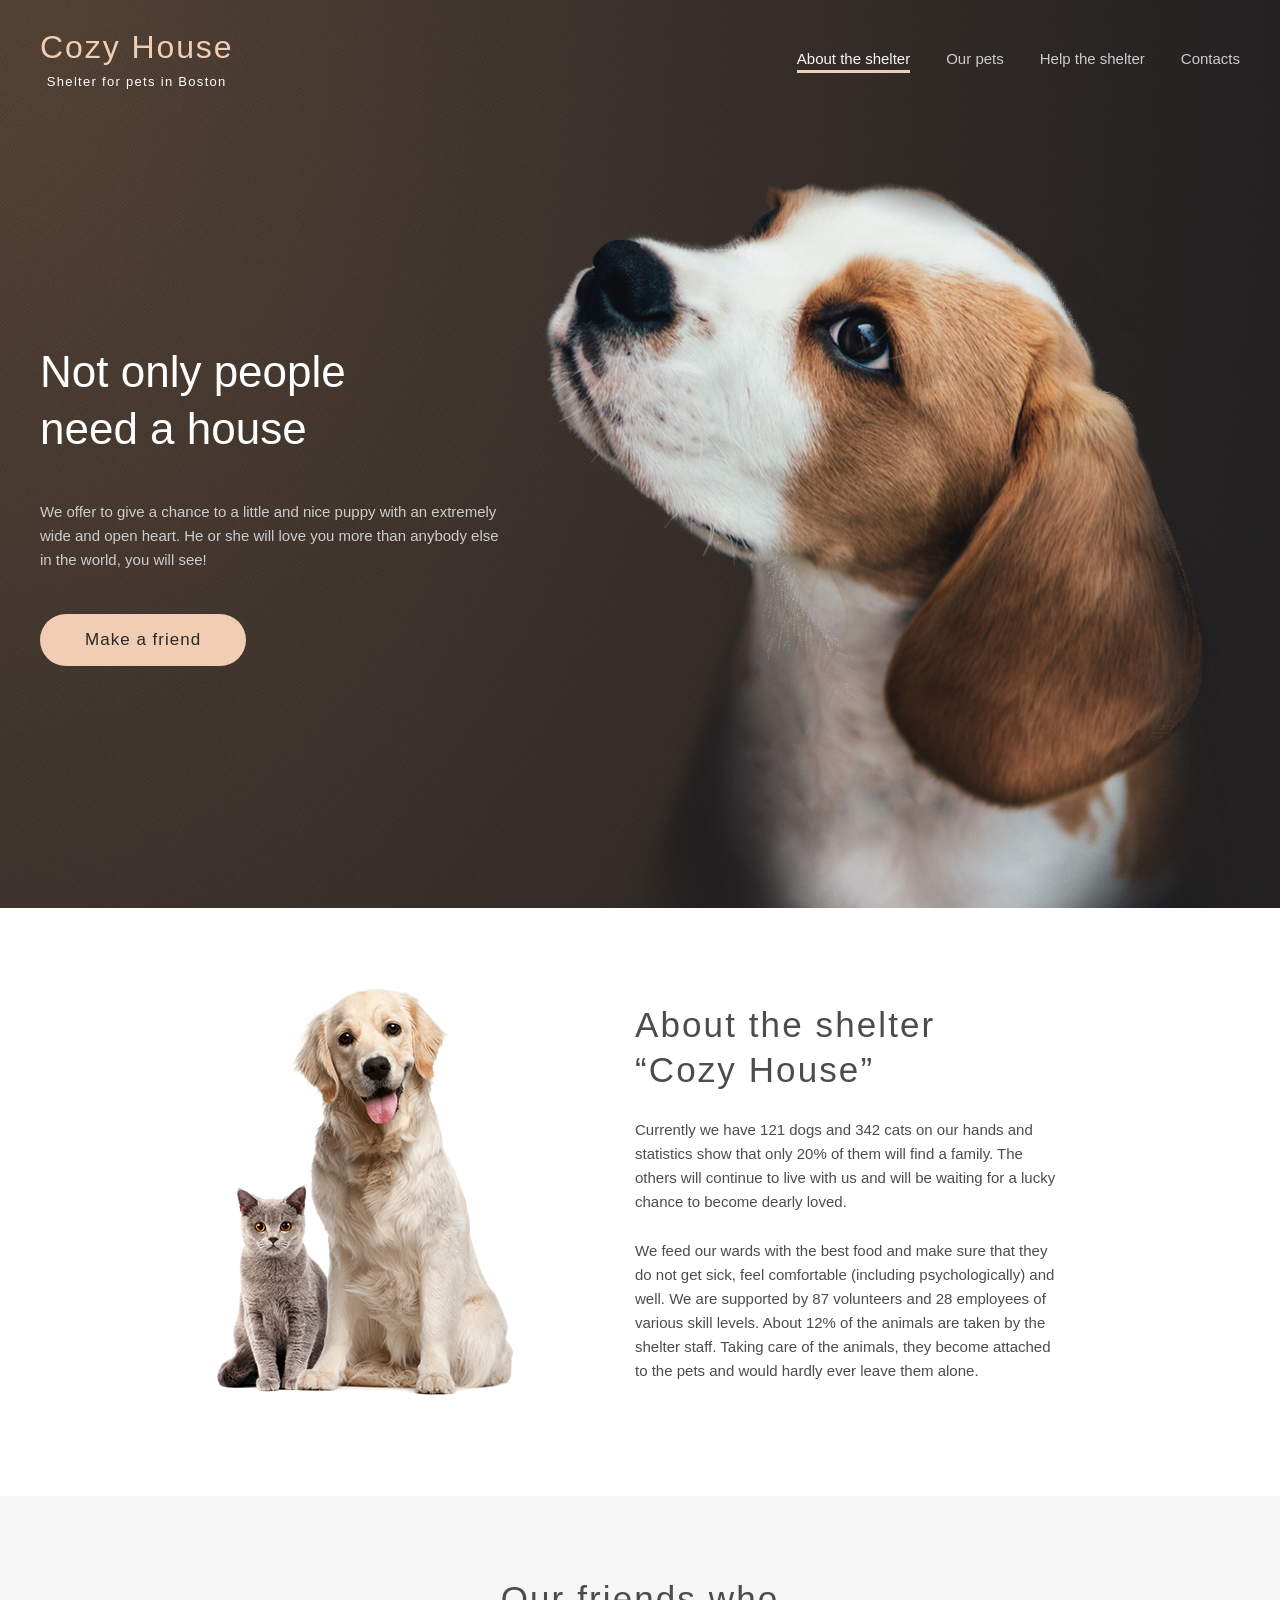
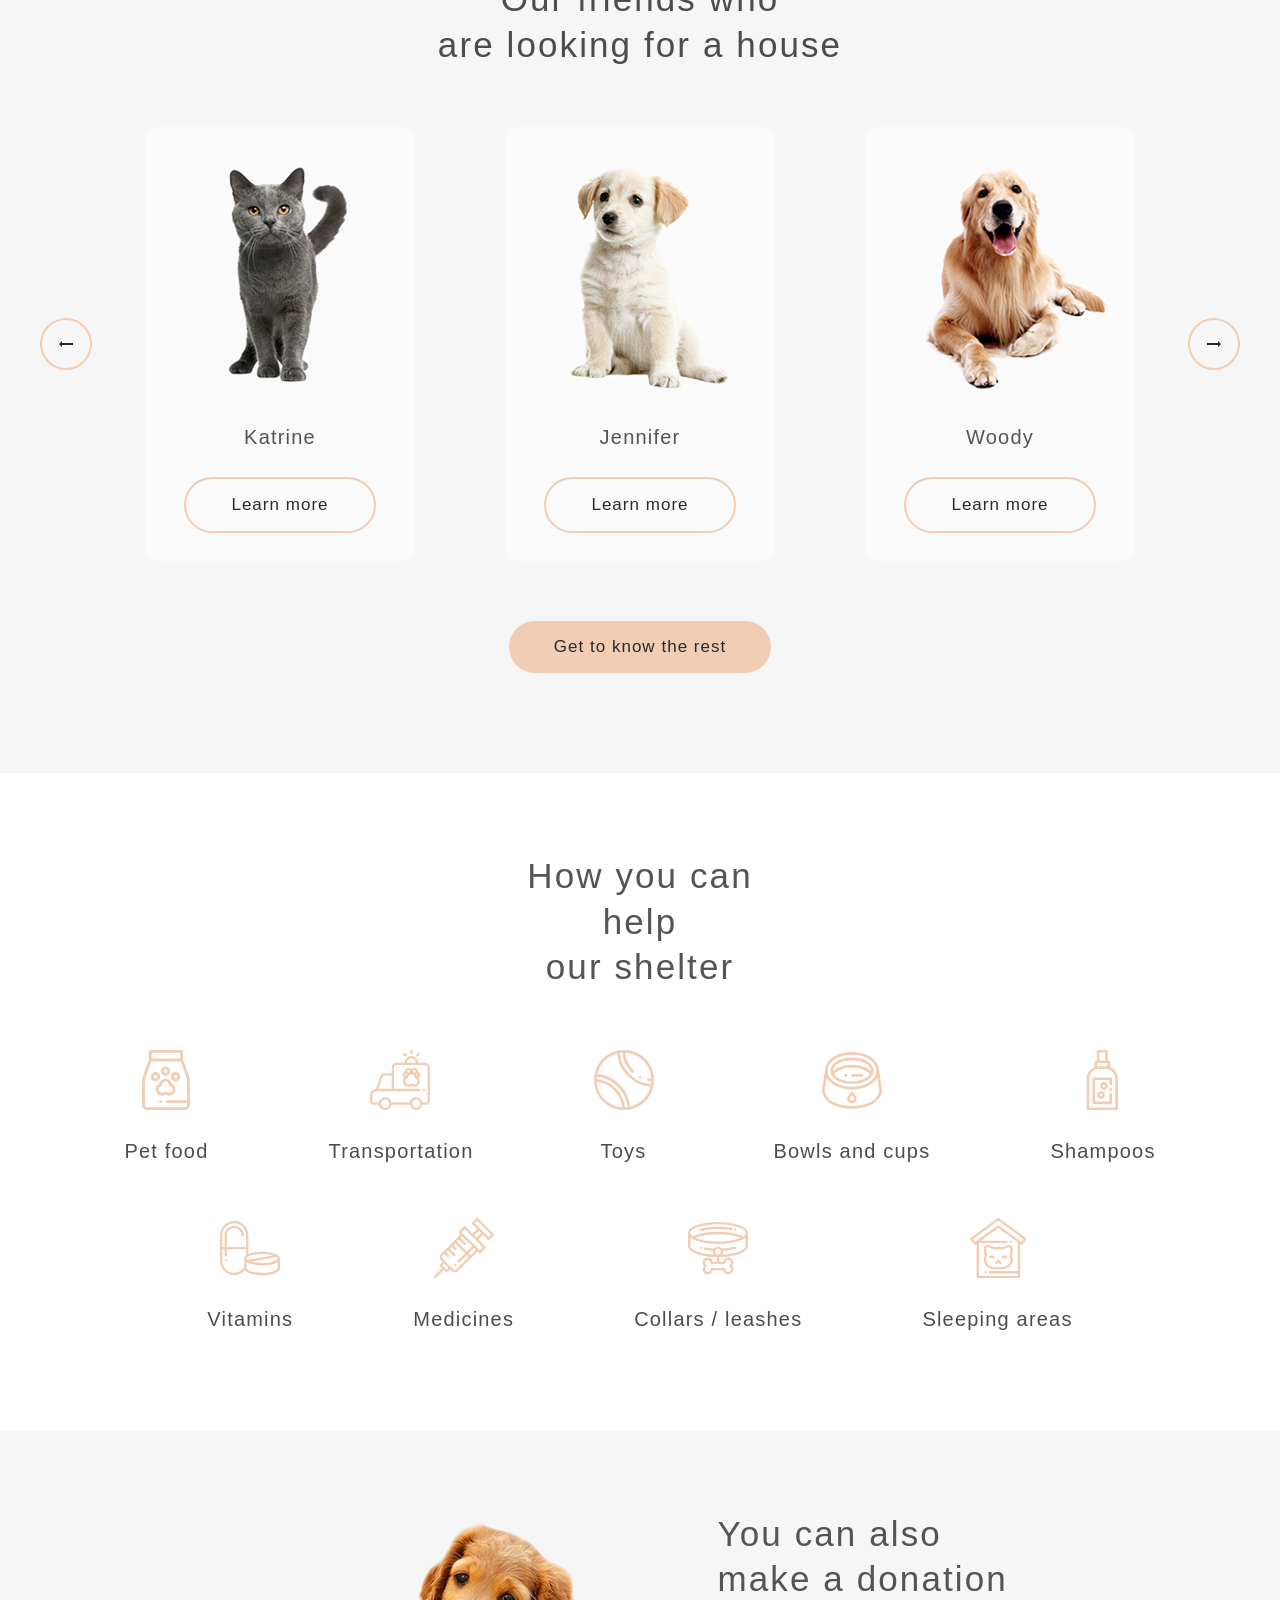
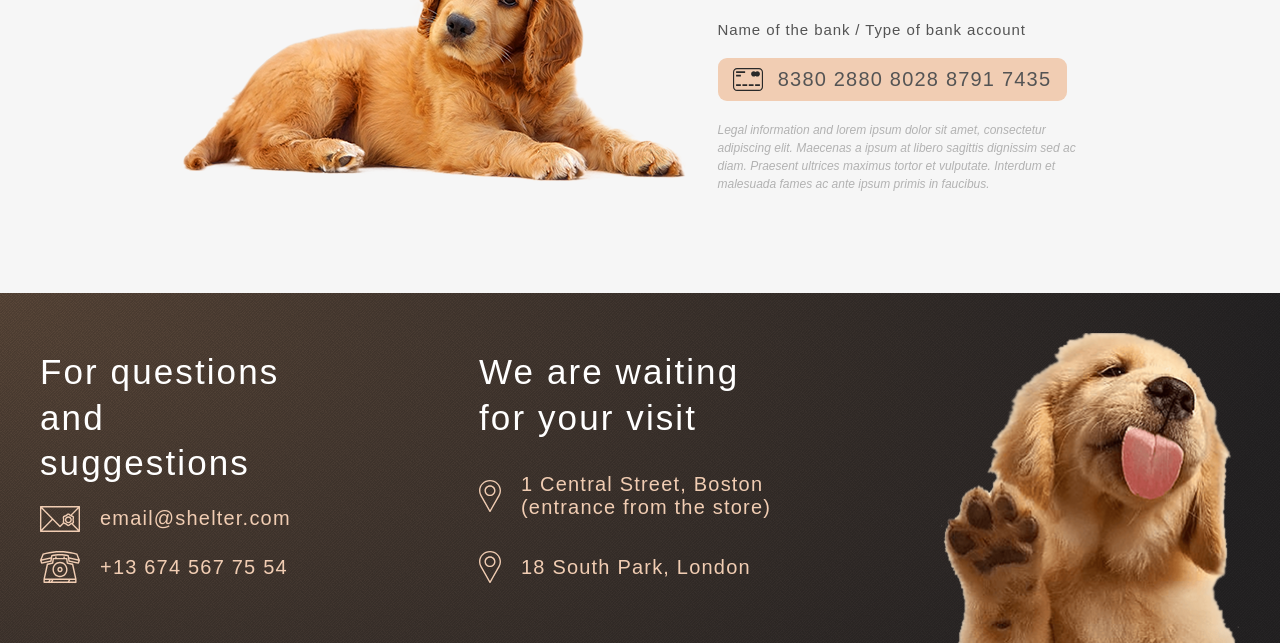
==== commit e180d31a: "feat: add smooth adaptive for main page" ====
--- a/shelter/index.html
+++ b/shelter/index.html
@@ -56,7 +56,7 @@
 		<section class="about">
 			<img src="./images/about-pets.png" alt="Cat and dog" class="about__image">
 			<div class="about__content">
-				<h3 class="about__content_title header-3">About the shelter “Cozy House”</h3>
+				<h3 class="about__content_title header-3">About the shelter<br>“Cozy House”</h3>
 				<p class="about__content_text paragraph-l">Currently we have 121 dogs and 342 cats on our hands and statistics
 					show that only 20% of them will find a family. The others will continue to live with us and will be waiting
 					for a lucky chance to become dearly loved.</p>
--- a/shelter/style/full.css
+++ b/shelter/style/full.css
@@ -13,7 +13,27 @@
 	--start-screen-gradient-background: #211f20;
 	--footer-gradient-background: #211f20;
 	--font-family: "Georgia", sans-serif;
-  --second-family: "Arial", sans-serif;
+  --second-family: "Arial", sans-serif;	
+}
+
+* {
+	--clamp-func: clamp(
+    	calc(var(--min-size) * 1px),
+    	calc(
+      	(
+      		var(--min-size)
+        	+
+        	(var(--max-size) - var(--min-size))
+        	*
+        	(
+          	(100vw - (var(--min-width) * 1px))
+          	/
+          	((var(--max-width) - var(--min-width)) * 1px)
+        	)
+      	) * 1px
+    	),
+    	calc(var(--max-size) * 1px)
+  	);
 }
 
 .btn-bg,
@@ -172,18 +192,72 @@
 	padding: 80px 40px 100px;
 }
 
-@media (max-width: 1111px) {
+@media (max-width: 1279px) {
+	:root {
+		--max-width: 1279;
+		--min-width: 768;
+	}
+
 	section {
-		padding: 80px 30px 100px;
+		--max-size: 40;
+		--min-size: 30;
+		padding-left: var(--clamp-func);
+		padding-right: var(--clamp-func);
 	}
 }
 
 @media (max-width: 767px) {
+	:root {
+		--max-width: 767;
+		--min-width: 320;
+	}
+
 	section {
-		padding: 42px 10px;
+		--max-size: 30;
+		--min-size: 10;
+		--max-size-top: 80;
+		--min-size-top: 42;
+		padding-top: clamp(
+    	calc(var(--min-size-top) * 1px),
+    	calc(
+      	(
+        	var(--min-size-top)
+        	+
+        	(var(--max-size-top) - var(--min-size-top))
+        	*
+        	(
+        	  (100vw - (var(--min-width) * 1px))
+          	/
+          	((var(--max-width) - var(--min-width)) * 1px)
+        	)
+      	) * 1px
+    	),
+    	calc(var(--max-size-top) * 1px)
+  	);
+		--max-size-bottom: 100;
+		--min-size-bottom: 42;
+		padding-bottom: clamp(
+    	calc(var(--min-size-bottom) * 1px),
+    	calc(
+      	(
+        	var(--min-size-bottom)
+        	+
+        	(var(--max-size-bottom) - var(--min-size-bottom))
+        	*
+        	(
+         		(100vw - (var(--min-width) * 1px))
+          	/
+          	((var(--max-width) - var(--min-width)) * 1px)
+        	)
+      	) * 1px
+    	),
+    	calc(var(--max-size-bottom) * 1px)
+  	);
 	}
 
 	.header-3 {
-		font-size: 25px;
+		--max-size: 35;
+		--min-size: 25;
+		font-size: var(--clamp-func)
 	}
 }
--- a/shelter/style/header.css
+++ b/shelter/style/header.css
@@ -72,9 +72,12 @@
 	background: var(--color-primary);
 }
 
-@media (max-width: 1111px) {
+@media (max-width: 1279px) {
 	.header {
-		padding: 30px 30px;
+		--max-size: 40;
+		--min-size: 30;
+		padding-left: var(--clamp-func);
+		padding-right: var(--clamp-func);	
 	}
 }
 
@@ -84,7 +87,8 @@
 	}
 
 	.header {
-		padding: 30px 20px;
+		--max-size: 30;
+		--min-size: 20;
 	}
 
 	.burger__icon {
--- a/shelter/style/not-only.css
+++ b/shelter/style/not-only.css
@@ -25,12 +25,34 @@
 	color: var(--color-dark-s);
 }
 
-@media (max-width: 1111px) {
+@media (max-width: 1279px) {
 	.not-only {
-		padding: 32px 30px 0;
 		flex-direction: column;
 		gap: 100px;
 		align-items: center;
+		--max-size: 40;
+		--min-size: 30;
+		padding-left: var(--clamp-func);
+		padding-right: var(--clamp-func);
+		--max-size-top: 62;
+		--min-size-top: 32;
+		padding-top: clamp(
+    	calc(var(--min-size-top) * 1px),
+    	calc(
+      	(
+      		var(--min-size-top)
+        	+
+        	(var(--max-size-top) - var(--min-size-top))
+        	*
+        	(
+          	(100vw - (var(--min-width) * 1px))
+          	/
+          	((var(--max-width) - var(--min-width)) * 1px)
+        	)
+      	) * 1px
+    	),
+    	calc(var(--max-size-top) * 1px)
+  	);
 	}
 
 	.non__content {
@@ -39,7 +61,9 @@
 
 	.non__image {
 		align-self: flex-end;
-		max-width: 568px;
+		--max-size: 698;
+		--min-size: 568;
+		max-width: var(--clamp-func);
 	}
 
 	.non__btn {
@@ -49,8 +73,27 @@
 
 @media (max-width: 767px) {
 	.not-only {
-		padding: 32px 10px 0;
-		gap: 105px;
+		--max-size: 30;
+		--min-size: 10;
+		--max-size-gap: 100;
+		--min-size-gap: 105;
+		gap: clamp(
+    	calc(var(--min-size-gap) * 1px),
+    	calc(
+      	(
+      		var(--min-size-gap)
+        	+
+        	(var(--max-size-gap) - var(--min-size-gap))
+        	*
+        	(
+          	(100vw - (var(--min-width) * 1px))
+          	/
+          	((var(--max-width) - var(--min-width)) * 1px)
+        	)
+      	) * 1px
+    	),
+    	calc(var(--max-size-gap) * 1px)
+  	);
 	}
 
 	.non__content {
@@ -63,11 +106,15 @@
 	}
 
 	.non__image {
-		max-width: 260px;
+		--max-size: 568;
+		--min-size: 260;
+		max-width: var(--clamp-func);
 	}
 
 	.non__title {
-		font-size: 25px;
 		letter-spacing: 0.06em;
+		--max-size: 44;
+		--min-size: 25;
+		font-size: var(--clamp-func);
 	}
 }
--- a/shelter/style/about.css
+++ b/shelter/style/about.css
@@ -28,7 +28,25 @@
 
 @media (max-width: 767px) {
 	.about {
-		gap: 42px;
+		--max-size-gap: 80;
+		--min-size-gap: 42;
+		gap: clamp(
+    	calc(var(--min-size-gap) * 1px),
+    	calc(
+      	(
+      		var(--min-size-gap)
+        	+
+        	(var(--max-size-gap) - var(--min-size-gap))
+        	*
+        	(
+          	(100vw - (var(--min-width) * 1px))
+          	/
+          	((var(--max-width) - var(--min-width)) * 1px)
+        	)
+      	) * 1px
+    	),
+    	calc(var(--max-size-gap) * 1px)
+  	);
 	}
 
 	.about__content {
@@ -51,6 +69,8 @@
 	}
 
 	.about__image {
-		max-width: 260px;
+		--max-size: 300;
+		--min-size: 260;
+		max-width: var(--clamp-func);
 	}
 }
--- a/shelter/style/our-friends.css
+++ b/shelter/style/our-friends.css
@@ -24,7 +24,9 @@
 
 @media (max-width: 1111px) {
 	.of__slider__content {
-		gap: 40px;
+		--max-size: 90;
+		--min-size: 40;
+		gap: var(--clamp-func);
 	}
 }
 
@@ -40,7 +42,25 @@
 	}
 
 	.our-friends {
-		gap: 42px;
+		--max-size-gap: 60;
+		--min-size-gap: 42;
+		gap: clamp(
+    	calc(var(--min-size-gap) * 1px),
+    	calc(
+      	(
+      		var(--min-size-gap)
+        	+
+        	(var(--max-size-gap) - var(--min-size-gap))
+        	*
+        	(
+          	(100vw - (var(--min-width) * 1px))
+          	/
+          	((var(--max-width) - var(--min-width)) * 1px)
+        	)
+      	) * 1px
+    	),
+    	calc(var(--max-size-gap) * 1px)
+  	);
 	}
 }
 
--- a/shelter/style/pet-cards.css
+++ b/shelter/style/pet-cards.css
@@ -7,12 +7,14 @@
 	border-radius: 9px;
 	overflow: hidden;
 	background: var(--color-light-s);
+	box-shadow: none;
 	transition: .3s;
 }
 
 .pet-card:hover {
 	cursor: pointer;
 	background: var(--color-light-xl);
+	box-shadow: 0 2px 35px 14px rgba(13, 13, 13, 0.04);
 }
 
 .pet-card:hover .btn-border {
--- a/shelter/style/help.css
+++ b/shelter/style/help.css
@@ -25,7 +25,6 @@
 		max-width: 630px;
 		margin: 0 auto;
 		gap: 55px 60px;
-		justify-content: space-between;
 	}
 
 	.help__item {
@@ -42,16 +41,72 @@
 	}
 
 	.help__title {
-		margin-bottom: 0;
+		--max-size-mrg-bottom: 60;
+		--min-size-mrg-bottom: 0;
+		margin-bottom: clamp(
+    	calc(var(--min-size-mrg-bottom) * 1px),
+    	calc(
+      	(
+      		var(--min-size-mrg-bottom)
+        	+
+        	(var(--max-size-mrg-bottom) - var(--min-size-mrg-bottom))
+        	*
+        	(
+          	(100vw - (var(--min-width) * 1px))
+          	/
+          	((var(--max-width) - var(--min-width)) * 1px)
+        	)
+      	) * 1px
+    	),
+    	calc(var(--max-size-mrg-bottom) * 1px)
+  	);
 	}
 
 	.help__item {
-		width: 130px;
-		gap: 20px;
+		--max-size: 170;
+		--min-size: 130;
+		width: var(--clamp-func);
+		--max-size-gap: 30;
+		--min-size-gap: 20;
+		gap: clamp(
+    	calc(var(--min-size-gap) * 1px),
+    	calc(
+      	(
+      		var(--min-size-gap)
+        	+
+        	(var(--max-size-gap) - var(--min-size-gap))
+        	*
+        	(
+          	(100vw - (var(--min-width) * 1px))
+          	/
+          	((var(--max-width) - var(--min-width)) * 1px)
+        	)
+      	) * 1px
+    	),
+    	calc(var(--max-size-gap) * 1px)
+  	);
 	}
 
 	.help__items {
-		gap: 30px;
+		--max-size-gap: 55;
+		--min-size-gap: 30;
+		gap: clamp(
+    	calc(var(--min-size-gap) * 1px),
+    	calc(
+      	(
+      		var(--min-size-gap)
+        	+
+        	(var(--max-size-gap) - var(--min-size-gap))
+        	*
+        	(
+          	(100vw - (var(--min-width) * 1px))
+          	/
+          	((var(--max-width) - var(--min-width)) * 1px)
+        	)
+      	) * 1px
+    	),
+    	calc(var(--max-size-gap) * 1px)
+  	);
 	}
 
 	.help__item_text {
@@ -60,6 +115,15 @@
 	}
 
 	.help__item_image {
-		max-width: 50px;
+		--max-size: 60;
+		--min-size: 50;
+		max-width: var(--clamp-func);
+	}
+}
+
+@media (max-width: 320px) {
+	.help__items {
+		justify-content: flex-start;
+		max-width: 290px;
 	}
 }
--- a/shelter/style/donation.css
+++ b/shelter/style/donation.css
@@ -55,7 +55,25 @@
 
 @media (max-width: 767px) {
 	.donation {
-		gap: 42px;
+		--max-size-gap: 57;
+		--min-size-gap: 42;
+		gap: clamp(
+    	calc(var(--min-size-gap) * 1px),
+    	calc(
+      	(
+      		var(--min-size-gap)
+        	+
+        	(var(--max-size-gap) - var(--min-size-gap))
+        	*
+        	(
+          	(100vw - (var(--min-width) * 1px))
+          	/
+          	((var(--max-width) - var(--min-width)) * 1px)
+        	)
+      	) * 1px
+    	),
+    	calc(var(--max-size-gap) * 1px)
+  	);
 	}
 
 	.donation__content {
@@ -64,7 +82,9 @@
 	}
 
 	.donation__image {
-		max-width: 260px;
+		--max-size: 505;
+		--min-size: 260;
+		max-width: var(--clamp-func);
 	}
 
 	.donation__title {
@@ -77,12 +97,16 @@
 
 	.donation__number {
 		font-size: 15px;
+		--max-size: 20;
+		--min-size: 15;
+		font-size: var(--clamp-func);
 		line-height: 110%;
 	}
 
 	.donation__card {
-		width: 281px;
-		height: 43px;
+		--max-size: 349;
+		--min-size: 281;
+		width: var(--clamp-func);
 	}
 
 	.donation__description {
--- a/shelter/style/footer.css
+++ b/shelter/style/footer.css
@@ -50,16 +50,22 @@
 	flex-shrink: 0;
 }
 
-@media (max-width: 1300px) {
+@media (max-width: 1279px) {
 	.footer {
 		flex-direction: column;
 		align-items: center;
 		gap: 65px;
-		padding: 30px 30px 0;
+		--max-size: 40;
+		--min-size: 30;
+		padding-left: var(--clamp-func);
+		padding-right: var(--clamp-func);
+		padding-top: var(--clamp-func);
 	}
 
 	.footer__content {
-		gap: 60px;
+		--max-size: 160;
+		--min-size: 60;
+		gap: var(--clamp-func);
 	}
 
 	.footer__image {
@@ -71,10 +77,30 @@
 	}
 }
 
-@media (max-width: 707px) {
+@media (max-width: 767px) {
 	.footer {
-		gap: 40px;
-		padding: 30px 10px 0;
+		padding-top: 30px;
+		--max-size: 30;
+		--min-size: 10;
+		--max-size-gap: 65;
+		--min-size-gap: 40;
+		gap: clamp(
+    	calc(var(--min-size-gap) * 1px),
+    	calc(
+      	(
+      		var(--min-size-gap)
+        	+
+        	(var(--max-size-gap) - var(--min-size-gap))
+        	*
+        	(
+          	(100vw - (var(--min-width) * 1px))
+          	/
+          	((var(--max-width) - var(--min-width)) * 1px)
+        	)
+      	) * 1px
+    	),
+    	calc(var(--max-size-gap) * 1px)
+  	);
 	}
 
 	.footer__content {
@@ -106,6 +132,8 @@
 	}
 
 	.footer__image {
-		max-width: 260px;
+		--max-size: 300;
+		--min-size: 260;
+		max-width: var(--clamp-func);
 	}
 }
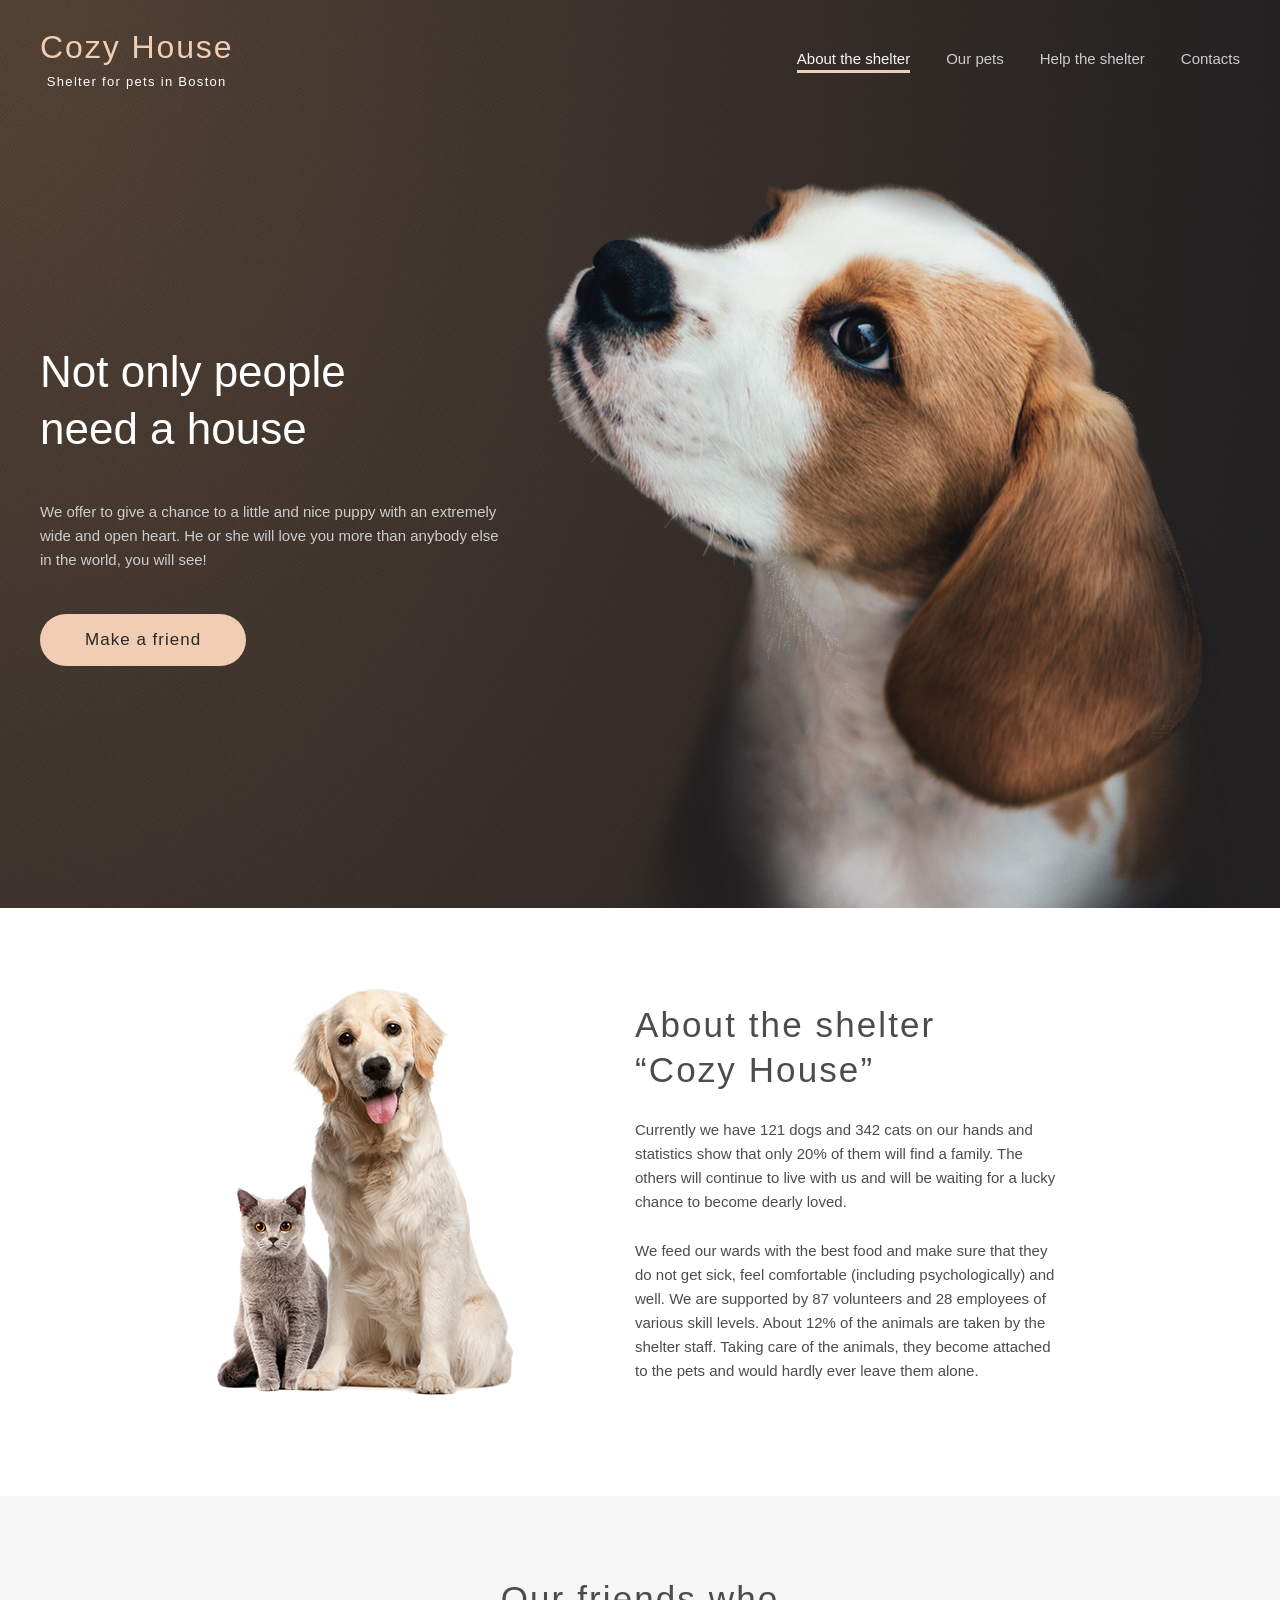
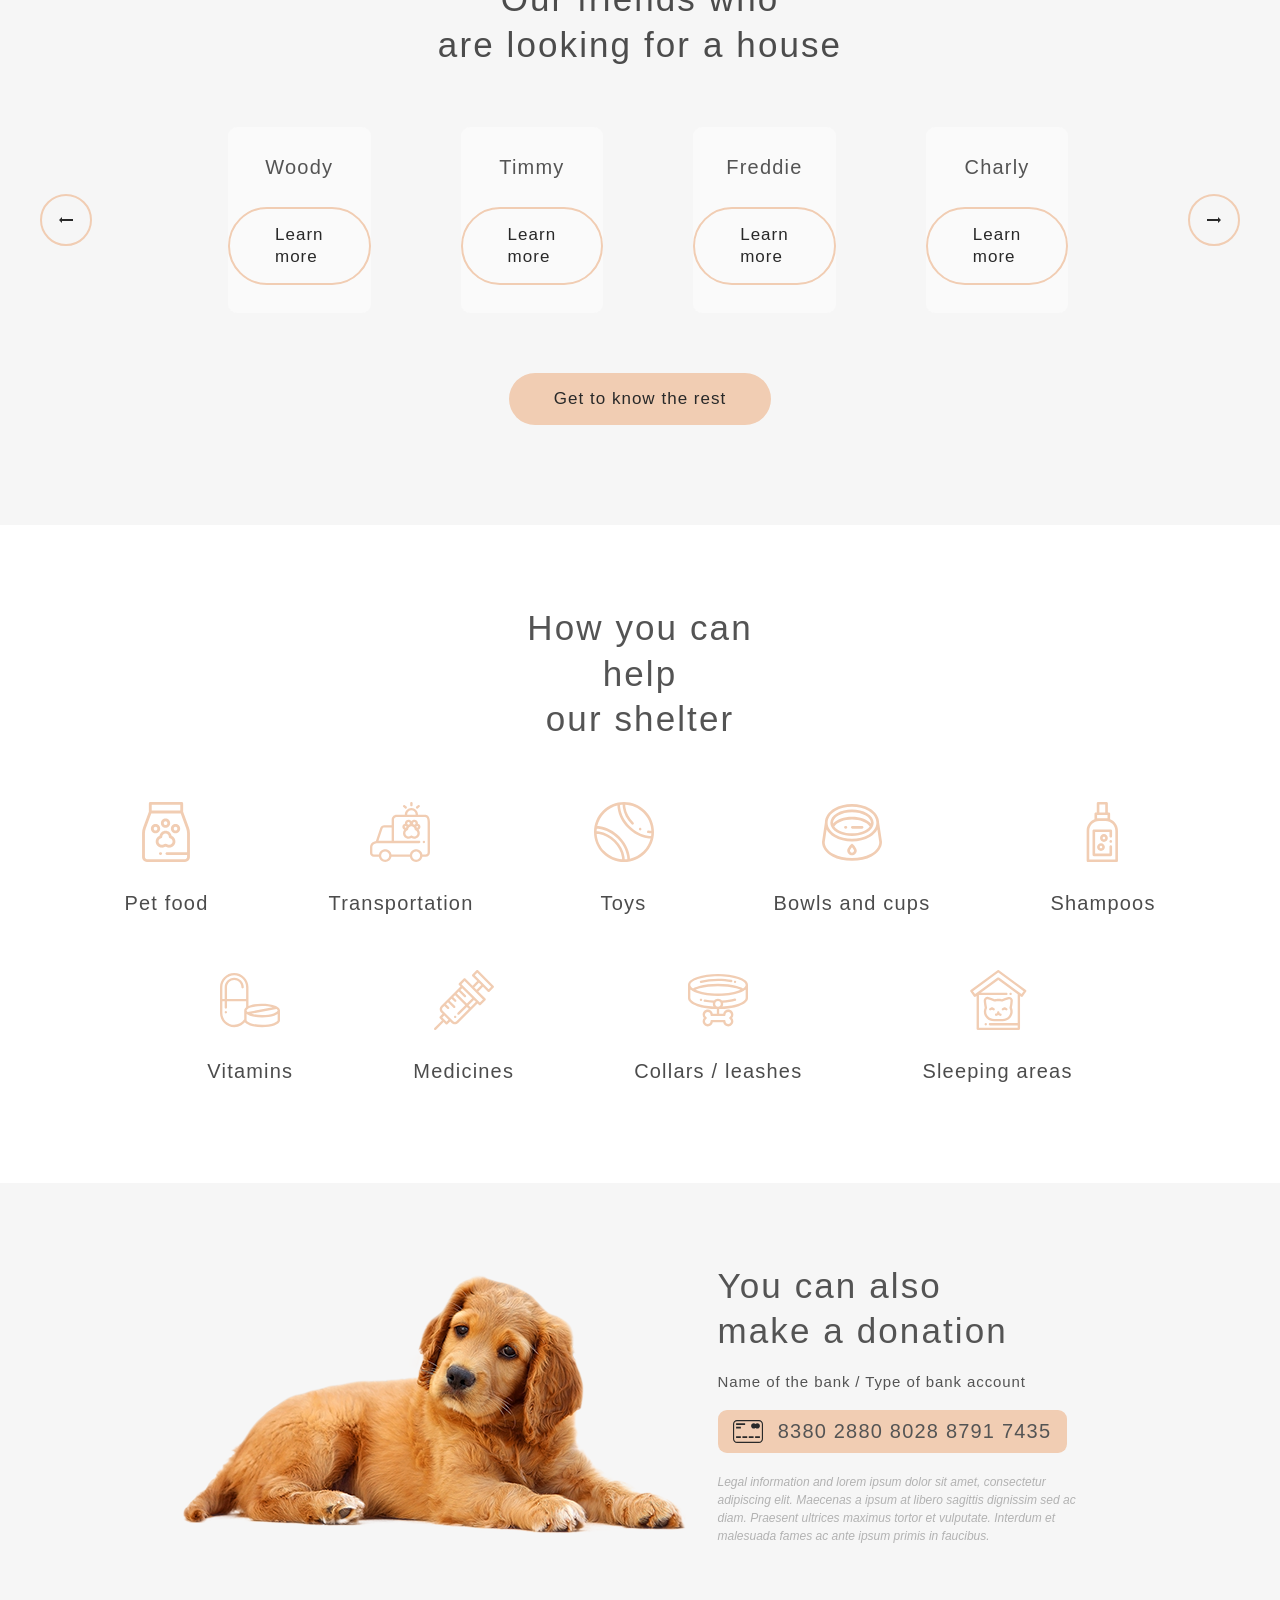
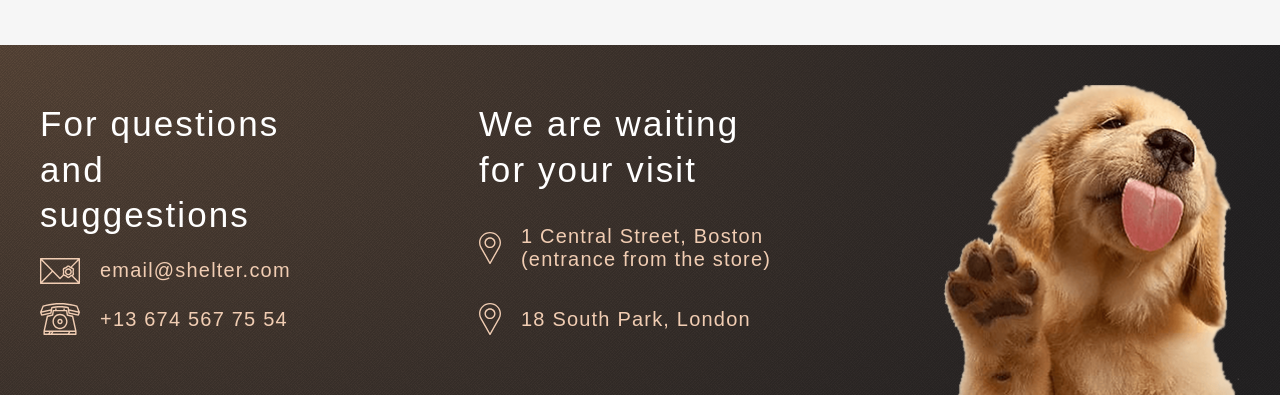
==== commit a0f7c99c: "feat: add slider actions" ====
--- a/shelter/index.html
+++ b/shelter/index.html
@@ -17,9 +17,10 @@
 	<link rel="stylesheet" href="./style/help.css">
 	<link rel="stylesheet" href="./style/donation.css">
 	<link rel="stylesheet" href="./style/footer.css">
+	<link rel="stylesheet" href="./style/popup.css">
 </head>
 
-<body>
+<body class="body">
 	<div class="bg-wrapper">
 		<header class="header">
 			<a href="#" class="logo" onclick="event.preventDefault();">
@@ -28,10 +29,10 @@
 			</a>
 			<input type="checkbox" name="burger" id="burger" class="burger_checkbox">
 			<label class="burger__icon" for="burger">
-				<div class="burger__line"></div>
-				<div class="burger__line"></div>
-				<div class="burger__line"></div>
-			</label>			
+				<span class="burger__line"></span>
+				<span class="burger__line"></span>
+				<span class="burger__line"></span>
+			</label>
 			<nav class="nav">
 				<ul class="nav__list">
 					<li class="nav__item"><a href="#" class="nav__link active_link paragraph-l"
@@ -77,22 +78,10 @@
 					</svg>
 				</div>
 				<div class="of__slider__content_wrapper">
-					<div class="of__slider__content">
-						<div class="of__slider__item pet-card">
-							<img src="./images/pets/katrine.png" alt="Katrine" class="of__slider__item_image">
-							<span class="of__slider__item_name pet-card_name">Katrine</span>
-							<div class="of__slider__item_btn btn-border">Learn more</div>
-						</div>
-						<div class="of__slider__item pet-card">
-							<img src="./images/pets/jennifer.png" alt="Jennifer" class="of__slider__item_image">
-							<span class="of__slider__item_name pet-card_name">Jennifer</span>
-							<div class="of__slider__item_btn btn-border">Learn more</div>
-						</div>
-						<div class="of__slider__item pet-card">
-							<img src="./images/pets/woody.png" alt="Woody" class="of__slider__item_image">
-							<span class="of__slider__item_name pet-card_name">Woody</span>
-							<div class="of__slider__item_btn btn-border">Learn more</div>
-						</div>
+					<div class="of__slider__contents">
+						<div class="of__slider__content"></div>
+						<div class="of__slider__content"></div>
+						<div class="of__slider__content"></div>
 					</div>
 				</div>
 				<div class="of__slider__arrow arrow_next pagination">
@@ -232,6 +221,8 @@
 			<img src="./images/footer-puppy.png" alt="Goodbye puppy!" class="footer__image">
 		</footer>
 	</div>
+	<div class="bg-hider bg-hider__dark"></div>
+	<script type="module" src="./js/main.js"></script>
 </body>
 
 </html>
--- a/shelter/style/full.css
+++ b/shelter/style/full.css
@@ -13,7 +13,8 @@
 	--start-screen-gradient-background: #211f20;
 	--footer-gradient-background: #211f20;
 	--font-family: "Georgia", sans-serif;
-  --second-family: "Arial", sans-serif;	
+  --second-family: "Arial", sans-serif;
+	--slider-gap: 90px;
 }
 
 * {
@@ -34,6 +35,10 @@
     	),
     	calc(var(--max-size) * 1px)
   	);
+}
+
+.body {
+	position: relative;
 }
 
 .btn-bg,
--- a/shelter/style/bg-wrappers.css
+++ b/shelter/style/bg-wrappers.css
@@ -15,4 +15,9 @@
 .bg-wrapper:nth-child(3),
 .bg-wrapper:nth-child(5) {
 	background: var(--color-light-l);
+}
+
+.bg-wrapper:nth-child(1) {
+	position: relative;
+	overflow: hidden;
 }
--- a/shelter/style/header.css
+++ b/shelter/style/header.css
@@ -82,10 +82,6 @@
 }
 
 @media (max-width: 767px) {
-	.nav {
-		display: none;
-	}
-
 	.header {
 		--max-size: 30;
 		--min-size: 20;
@@ -98,7 +94,9 @@
 		justify-content: center;
 		width: 30px;
 		height: 30px;
-		transition: gap .3s ease, transform .3s ease;;
+		transition: gap .3s ease, transform .3s ease;
+		position: relative;
+		z-index: 999;
 	}
 	
 	.burger__line {
@@ -120,4 +118,34 @@
 	.burger_checkbox:checked ~ .burger__icon {
 		transform: rotate(90deg);
 	}
+
+	.nav {
+		position: fixed;
+		inset: 0 0 0 auto;
+		transform: translateX(100%);
+		transition: transform .3s ease;
+		background: var(--color-dark-3xl);
+		max-width: 320px;
+		width: 100%;
+		height: 100dvh;
+		display: flex;
+		align-items: center;
+		justify-content: center;
+		z-index: 3;
+	}
+
+	.nav__list {
+		display: flex;
+		flex-direction: column;
+		align-items: center;
+		justify-content: center;
+	}
+
+	.nav__link {
+		font-size: 32px;
+	}
+
+	.burger_checkbox:checked ~ .nav {
+		transform: translateX(0);
+	}
 }
--- a/shelter/style/our-friends.css
+++ b/shelter/style/our-friends.css
@@ -3,6 +3,7 @@
 	flex-direction: column;
 	gap: 60px;
 	align-items: center;
+	user-select: none;
 }
 
 .of__title {
@@ -16,31 +17,32 @@
 	align-items: center;
 }
 
+.of__slider__content_wrapper {
+	max-width: 990px;
+	overflow: hidden;
+}
+
+.of__slider__contents {
+	display: flex;
+	gap: var(--slider-gap);
+}
+
 .of__slider__content {
 	display: flex;
-	justify-content: space-between;
-	gap: 90px;
+	gap: var(--slider-gap);
 }
 
-@media (max-width: 1111px) {
-	.of__slider__content {
-		--max-size: 90;
-		--min-size: 40;
-		gap: var(--clamp-func);
+@media (max-width: 1279px) {
+	:root {
+		--slider-gap: 40px;
 	}
-}
 
-@media (max-width: 1200px) {
-	.pet-card:nth-child(3) {
-		display: none;
+	.of__slider__content_wrapper {
+		max-width: 580px;
 	}
 }
 
 @media (max-width: 767px) {
-	.pet-card:nth-child(2) {
-		display: none;
-	}
-
 	.our-friends {
 		--max-size-gap: 60;
 		--min-size-gap: 42;
@@ -60,7 +62,11 @@
       	) * 1px
     	),
     	calc(var(--max-size-gap) * 1px)
-  	);
+  	)
+	}
+
+	.of__slider__content_wrapper {
+		max-width: 270px;
 	}
 }
 
--- a/shelter/style/help.css
+++ b/shelter/style/help.css
@@ -121,7 +121,7 @@
 	}
 }
 
-@media (max-width: 320px) {
+@media (max-width: 321px) {
 	.help__items {
 		justify-content: flex-start;
 		max-width: 290px;
--- a/shelter/style/popup.css
+++ b/shelter/style/popup.css
@@ -0,0 +1,22 @@
+.bg-hider {
+	position: absolute;
+	inset: 0;
+	display: none;
+	z-index: 2;
+}
+
+.bg-hider__dark {
+	background: rgba(41, 41, 41, 0.6);
+}
+
+.bg-hider__light {
+	background: rgba(255, 255, 255, 0.6);
+}
+
+.body:has(.burger_checkbox:checked) .bg-hider {
+	display: block;
+}
+
+.body:has(.burger_checkbox:checked) {
+	overflow: hidden;
+}
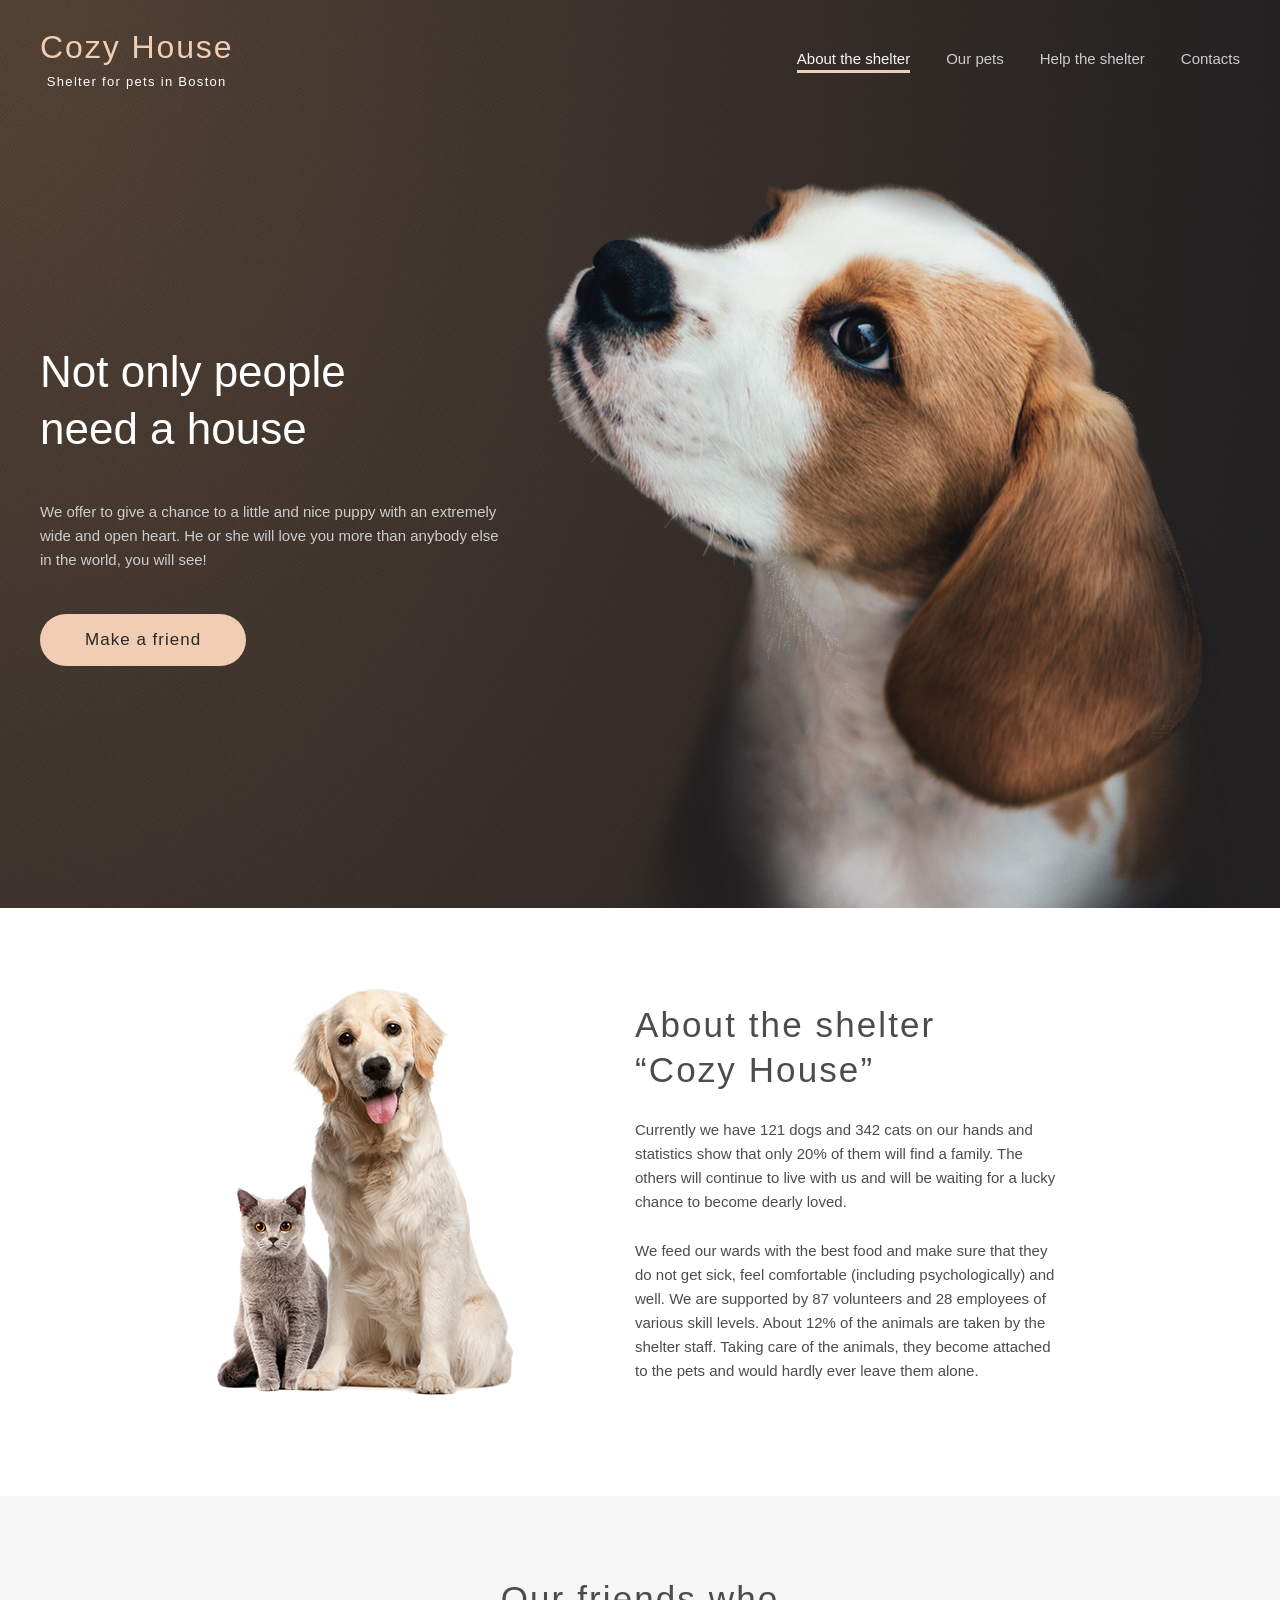
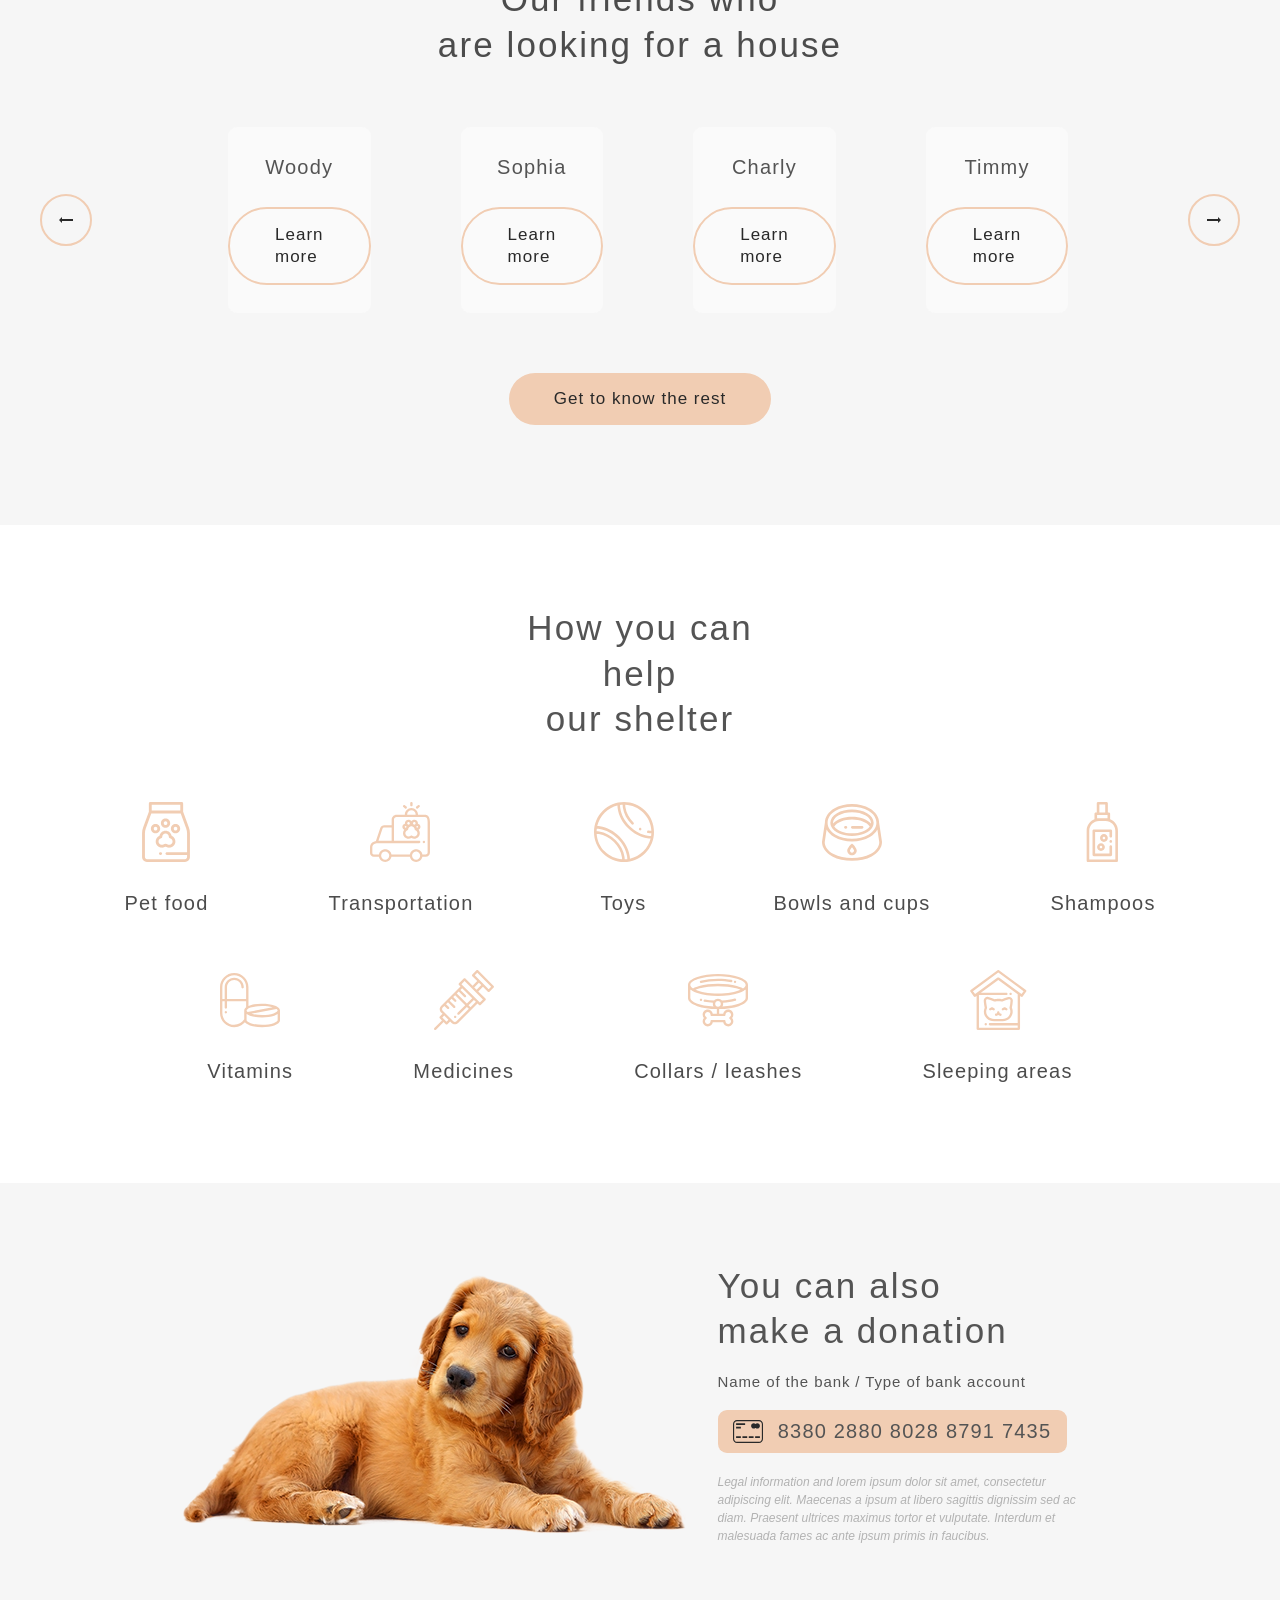
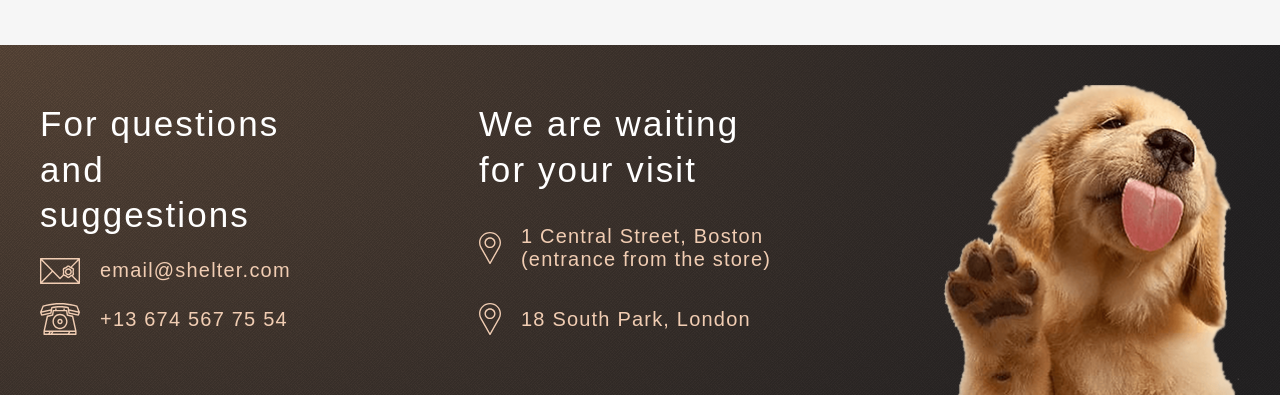
==== commit 42af81ad: "feat: add popup" ====
--- a/shelter/index.html
+++ b/shelter/index.html
@@ -222,6 +222,37 @@
 		</footer>
 	</div>
 	<div class="bg-hider bg-hider__dark"></div>
+	<div class="popup">
+		<img src="./images/pets/jennifer.png" alt="" class="popup__image">
+		<div class="popup__content">
+			<div class="popup__content__titles">
+				<div class="popup__content__titles_name header-3">Jennifer</div>
+				<div class="popup__content__titles_type header-4">Dog - Labrador</div>
+			</div>
+			<p class="popup__content__description header-5">Jennifer is a sweet 2 months old Labrador that is patiently
+				waiting to find a new forever home. This girl really enjoys being able to go outside to run and play, but won't
+				hesitate to play up a storm in the house if she has all of her favorite toys.</p>
+			<ul class="popup__content_list">
+				<li class="popup__content_list_item">
+					<span class="popup__item_name">Age: </span>
+					<span class="popup__item_value">2 month</span>
+				</li>
+				<li class="popup__content_list_item">
+					<span class="popup__item_name">Inoculations: </span>
+					<span class="popup__item_value">none</span>
+				</li>
+				<li class="popup__content_list_item">
+					<span class="popup__item_name">Diseases: </span>
+					<span class="popup__item_value">none</span>
+				</li>
+				<li class="popup__content_list_item">
+					<span class="popup__item_name">Parasites: </span>
+					<span class="popup__item_value">none</span>
+				</li>
+			</ul>
+		</div>
+		<div class="popup__close_icon"></div>
+	</div>
 	<script type="module" src="./js/main.js"></script>
 </body>
 
--- a/shelter/style/popup.css
+++ b/shelter/style/popup.css
@@ -10,13 +10,266 @@
 }
 
 .bg-hider__light {
-	background: rgba(255, 255, 255, 0.6);
-}
-
-.body:has(.burger_checkbox:checked) .bg-hider {
+	background: rgba(41, 41, 41, 0.6);
+}
+
+.body:has(.burger_checkbox:checked) .bg-hider, 
+.body:has(.popup-show) .bg-hider {
 	display: block;
 }
 
-.body:has(.burger_checkbox:checked) {
+.body:has(.burger_checkbox:checked),
+.body:has(.popup-show) {
 	overflow: hidden;
+}
+
+.popup {
+	display: none;
+	position: fixed;
+	top: 50%;
+	left: 50%;
+	transform: translate(-50%, -50%);
+	background: var(--color-light-s);
+	border-radius: 9px;
+	z-index: 3;
+	box-shadow: 0 2px 35px 14px rgba(13, 13, 13, 0.04);
+	padding-right: 20px;
+	gap: 29px;
+	min-width: max-content;
+	min-height: max-content;
+}
+
+.popup-show {
+	display: flex;
+}
+
+.popup__image {
+	width: 500px;
+	border-radius: 9px;
+	align-self: center;
+}
+
+.popup__content {
+	margin-top: 50px;
+	display: flex;
+	flex-direction: column;
+	gap: 40px;
+}
+
+.popup__content__titles_name {
+	margin-bottom: 10px;
+	color: #000;
+}
+
+.popup__content__titles_type {
+	color: #000;
+}
+
+.popup__content__description {
+	max-width: 350px;
+	color: #000;
+}
+
+.popup__content_list {
+	display: flex;
+	flex-direction: column;
+	gap: 10px;
+}
+
+.popup__content_list_item {
+	position: relative;
+	padding-left: 14px;
+}
+
+.popup__content_list_item::before {
+	position: absolute;
+	content: '';
+	left: 0;
+	top: 50%;
+	transform: translateY(-50%);
+	width: 4px;
+	height: 4px;
+	border-radius: 50%;
+	background-color: var(--color-primary);
+}
+
+.popup__item_name,
+.popup__item_value {
+	font-family: var(--font-family);
+	font-weight: 400;
+	font-size: 15px;
+	line-height: 110%;
+	letter-spacing: 0.06em;
+	color: #000;
+}
+
+.popup__item_name {
+	font-weight: 700;
+}
+
+.popup__close_icon {
+	position: absolute;
+	right: -42px;
+	top: -52px;
+	width: 52px;
+	height: 52px;
+	border-radius: 50%;
+	border: 2px solid var(--color-primary);
+	background: url("../images/close-icon.png") center no-repeat;
+	z-index: 5;
+	transition: .3s ease;
+}
+
+.popup__close_icon:hover {
+	cursor: pointer;
+	border: 2px solid var(--color-primary-light);
+	background: var(--color-primary-light) url("../images/close-icon.png") center no-repeat;
+}
+
+@media (max-width: 1279px) {
+	.popup {
+		--max-size-gap: 29;
+		--min-size-gap: 11;
+		gap: clamp(
+    	calc(var(--min-size-gap) * 1px),
+    	calc(
+      	(
+      		var(--min-size-gap)
+        	+
+        	(var(--max-size-gap) - var(--min-size-gap))
+        	*
+        	(
+          	(100vw - (var(--min-width) * 1px))
+          	/
+          	((var(--max-width) - var(--min-width)) * 1px)
+        	)
+      	) * 1px
+    	),
+    	calc(var(--max-size-gap) * 1px)
+  	);
+
+		--max-size-padding-right: 20;
+		--min-size-padding-right: 9;
+		padding-right: clamp(
+    	calc(var(--min-size-padding-right) * 1px),
+    	calc(
+      	(
+      		var(--min-size-padding-right)
+        	+
+        	(var(--max-size-padding-right) - var(--min-size-padding-right))
+        	*
+        	(
+          	(100vw - (var(--min-width) * 1px))
+          	/
+          	((var(--max-width) - var(--min-width)) * 1px)
+        	)
+      	) * 1px
+    	),
+    	calc(var(--max-size-padding-right) * 1px)
+  	);
+	}
+
+	.popup__image {
+		--max-size: 500;
+		--min-size: 350;
+		max-width: var(--clamp-func);
+	}
+
+	.popup__content {
+		--max-size: 50;	
+		--min-size: 10;
+		margin-top: var(--clamp-func);
+
+		--max-size-gapp: 40;
+		--min-size-gapp: 20;
+		gap: clamp(
+    	calc(var(--min-size-gapp) * 1px),
+    	calc(
+      	(
+      		var(--min-size-gapp)
+        	+
+        	(var(--max-size-gapp) - var(--min-size-gapp))
+        	*
+        	(
+          	(100vw - (var(--min-width) * 1px))
+          	/
+          	((var(--max-width) - var(--min-width)) * 1px)
+        	)
+      	) * 1px
+    	),
+    	calc(var(--max-size-gapp) * 1px)
+  	);
+	}
+
+	.popup__content__description {
+		--max-size-max-width: 350;
+		--min-size-max-width: 260;
+		max-width: clamp(
+    	calc(var(--min-size-max-width) * 1px),
+    	calc(
+      	(
+      		var(--min-size-max-width)
+        	+
+        	(var(--max-size-max-width) - var(--min-size-max-width))
+        	*
+        	(
+          	(100vw - (var(--min-width) * 1px))
+          	/
+          	((var(--max-width) - var(--min-width)) * 1px)
+        	)
+      	) * 1px
+    	),
+    	calc(var(--max-size-max-width) * 1px)
+  	);
+		font-size: 13px;
+	}
+
+	.popup__content_list {
+		--max-size-gapp: 10;
+		--min-size-gapp: 5;
+		gap: clamp(
+    	calc(var(--min-size-gapp) * 1px),
+    	calc(
+      	(
+      		var(--min-size-gapp)
+        	+
+        	(var(--max-size-gapp) - var(--min-size-gapp))
+        	*
+        	(
+          	(100vw - (var(--min-width) * 1px))
+          	/
+          	((var(--max-width) - var(--min-width)) * 1px)
+        	)
+      	) * 1px
+    	),
+    	calc(var(--max-size-gapp) * 1px)
+  	);
+	}
+}
+
+@media (max-width: 767px) {
+	.popup__content__description {
+		text-align: justify;
+	}
+
+	.popup__image {
+		display: none;
+	}
+
+	.popup {
+		padding: 10px;
+	}
+
+	.popup__content {
+		margin-top: 0;
+	}
+
+	.popup__close_icon {
+		right: -20px;
+	}
+
+	.popup__content__titles_name,
+	.popup__content__titles_type {
+		text-align: center;
+	}
 }
